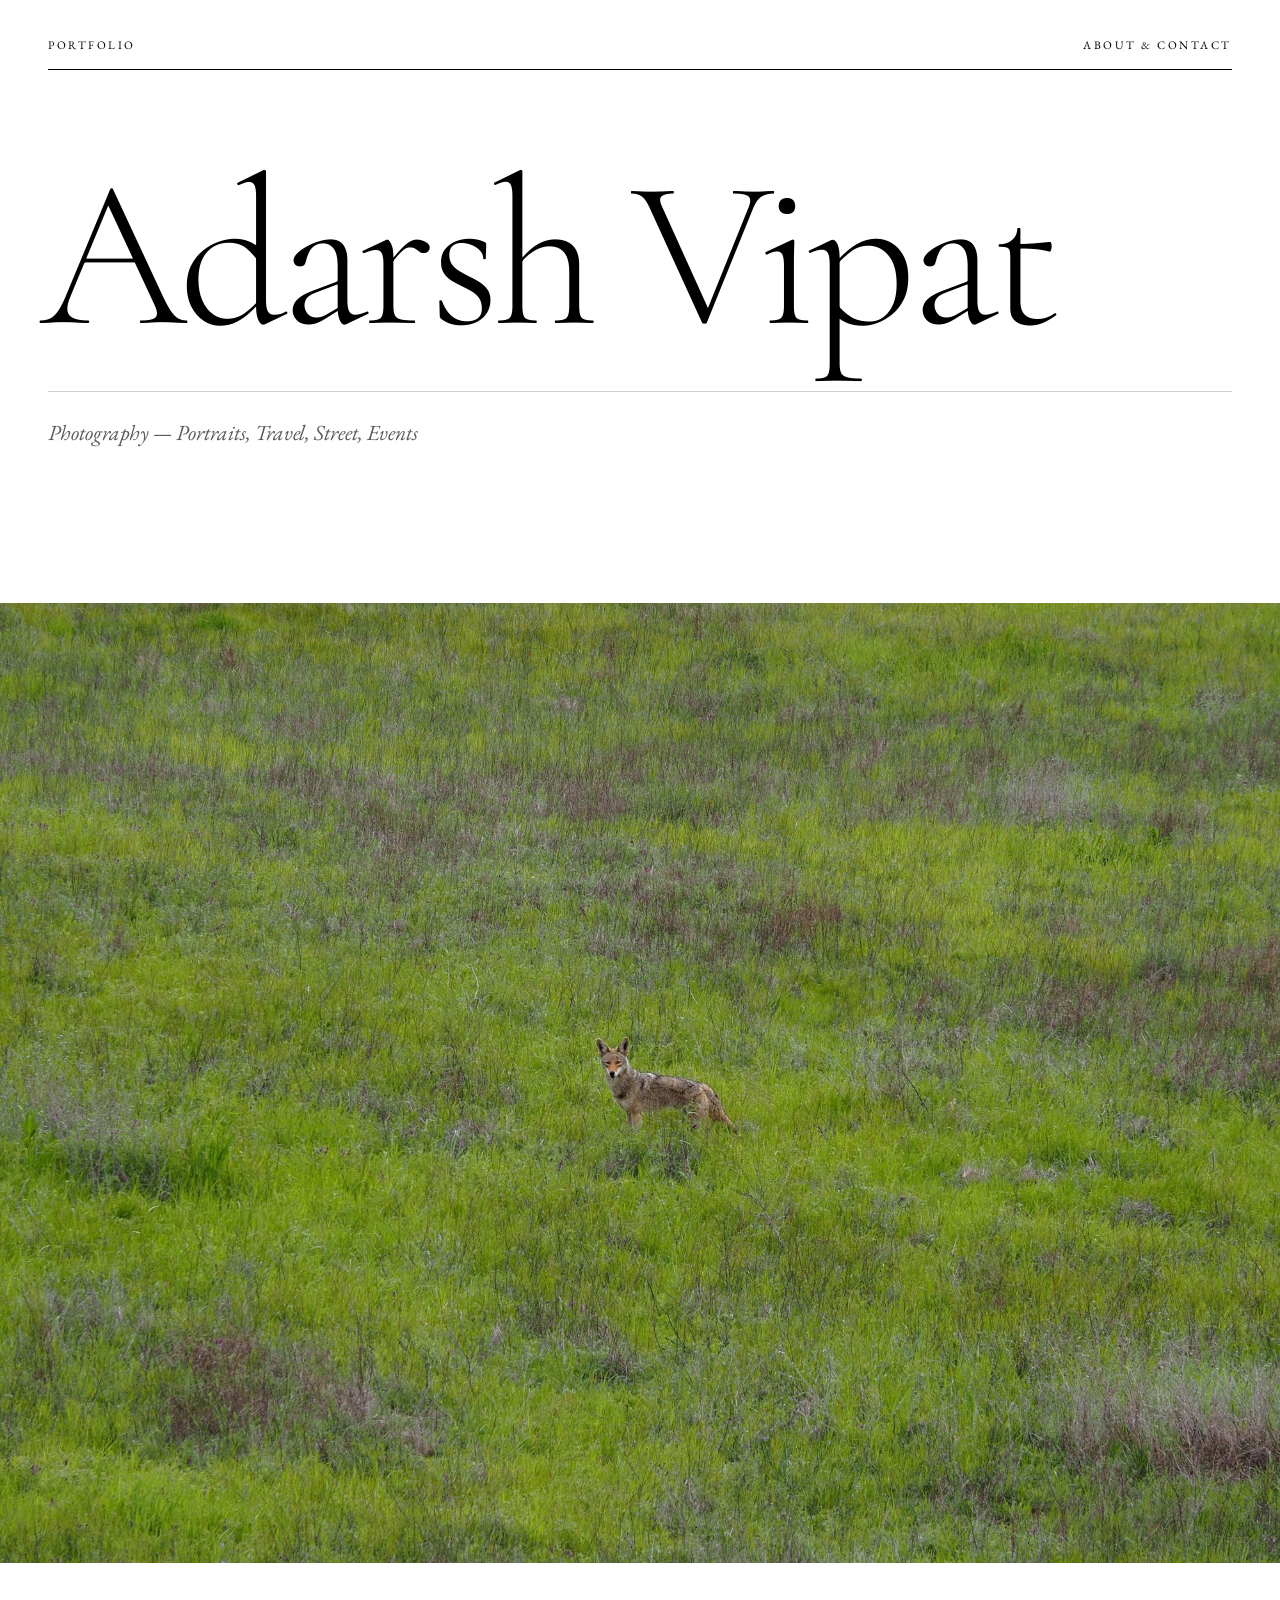
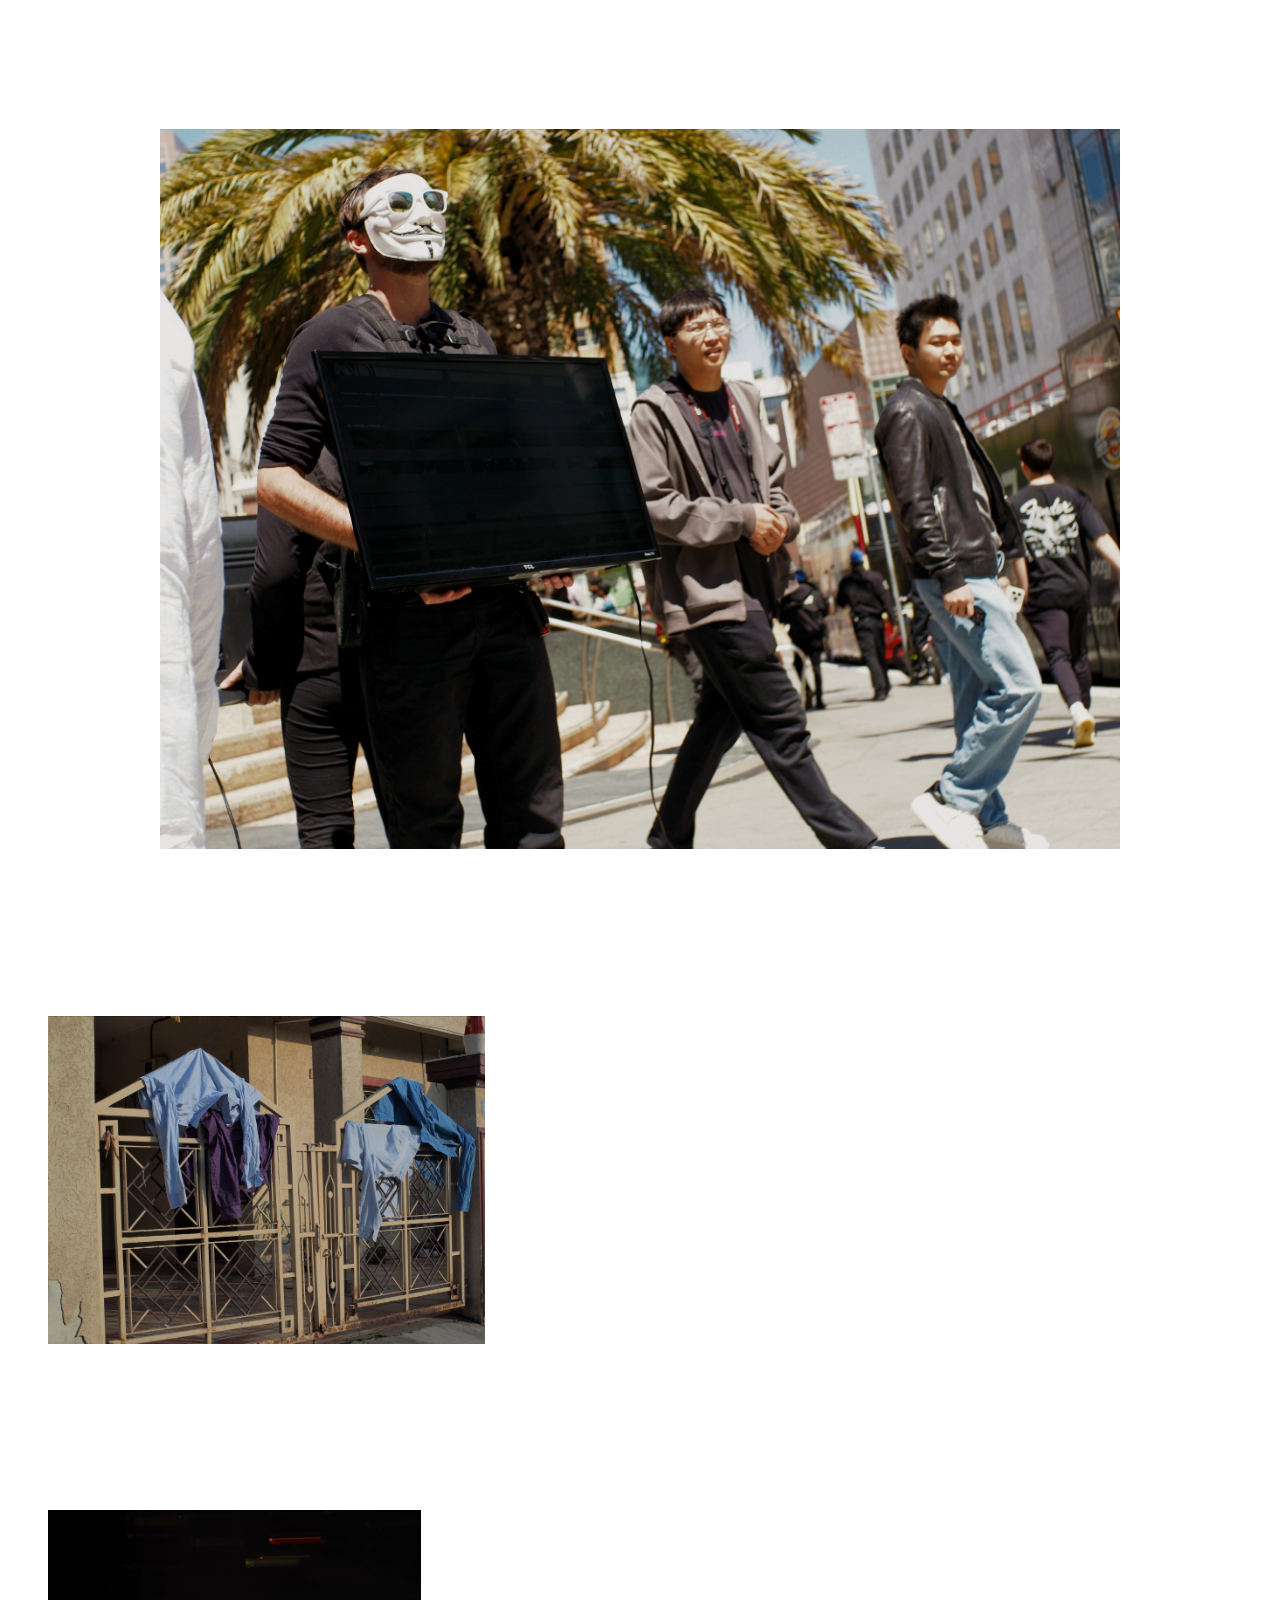
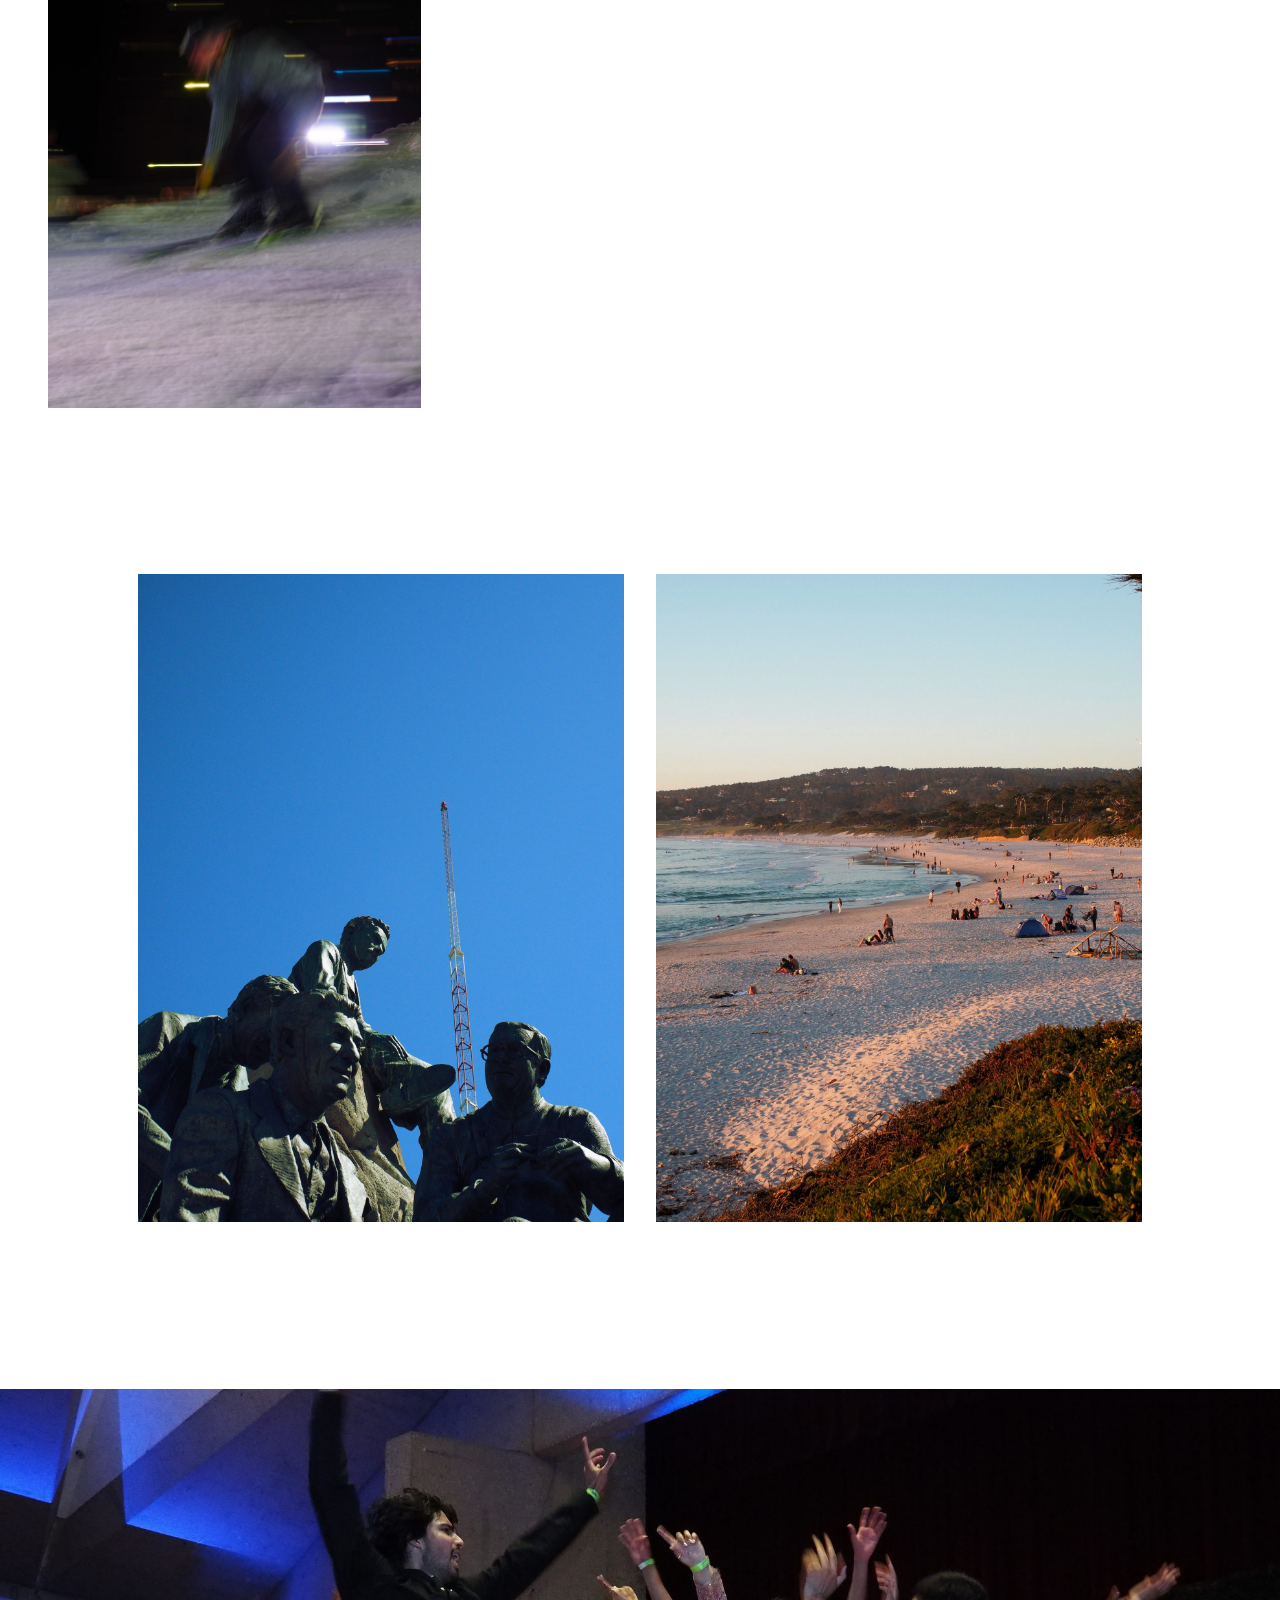
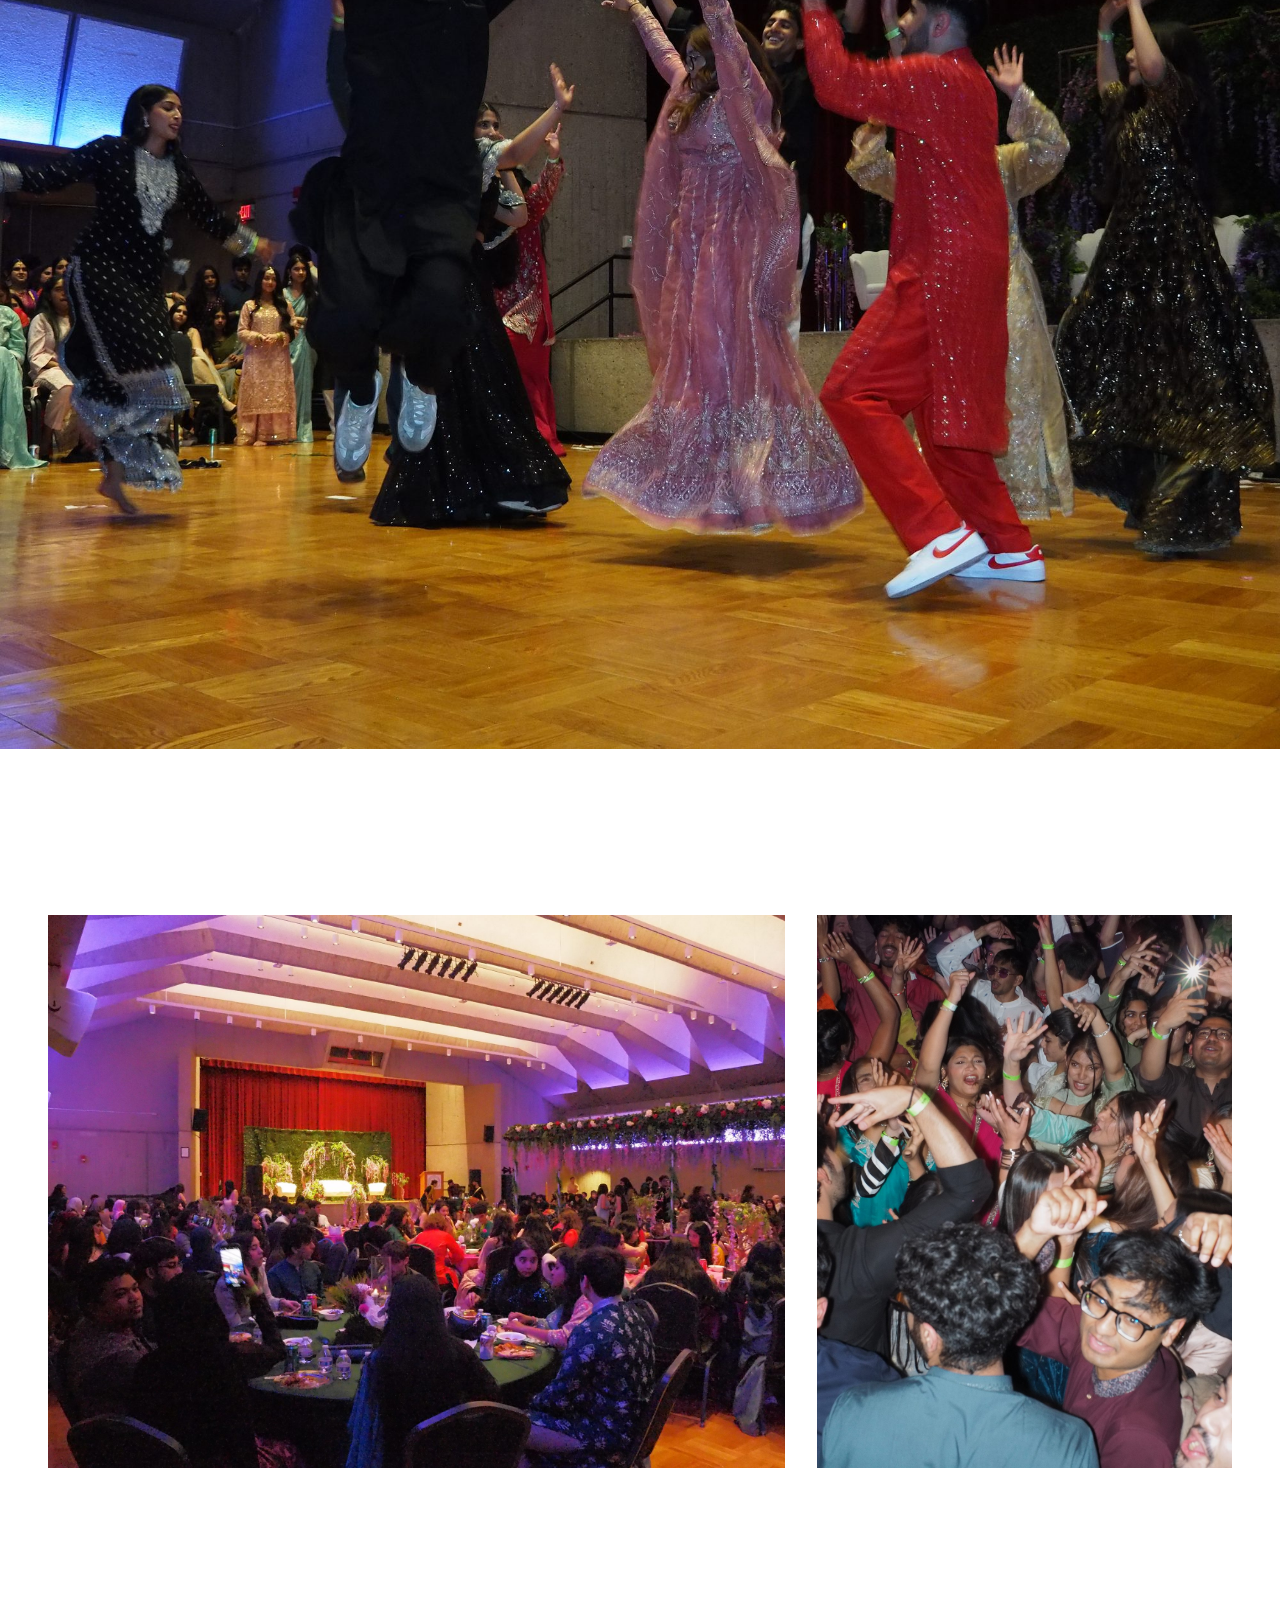
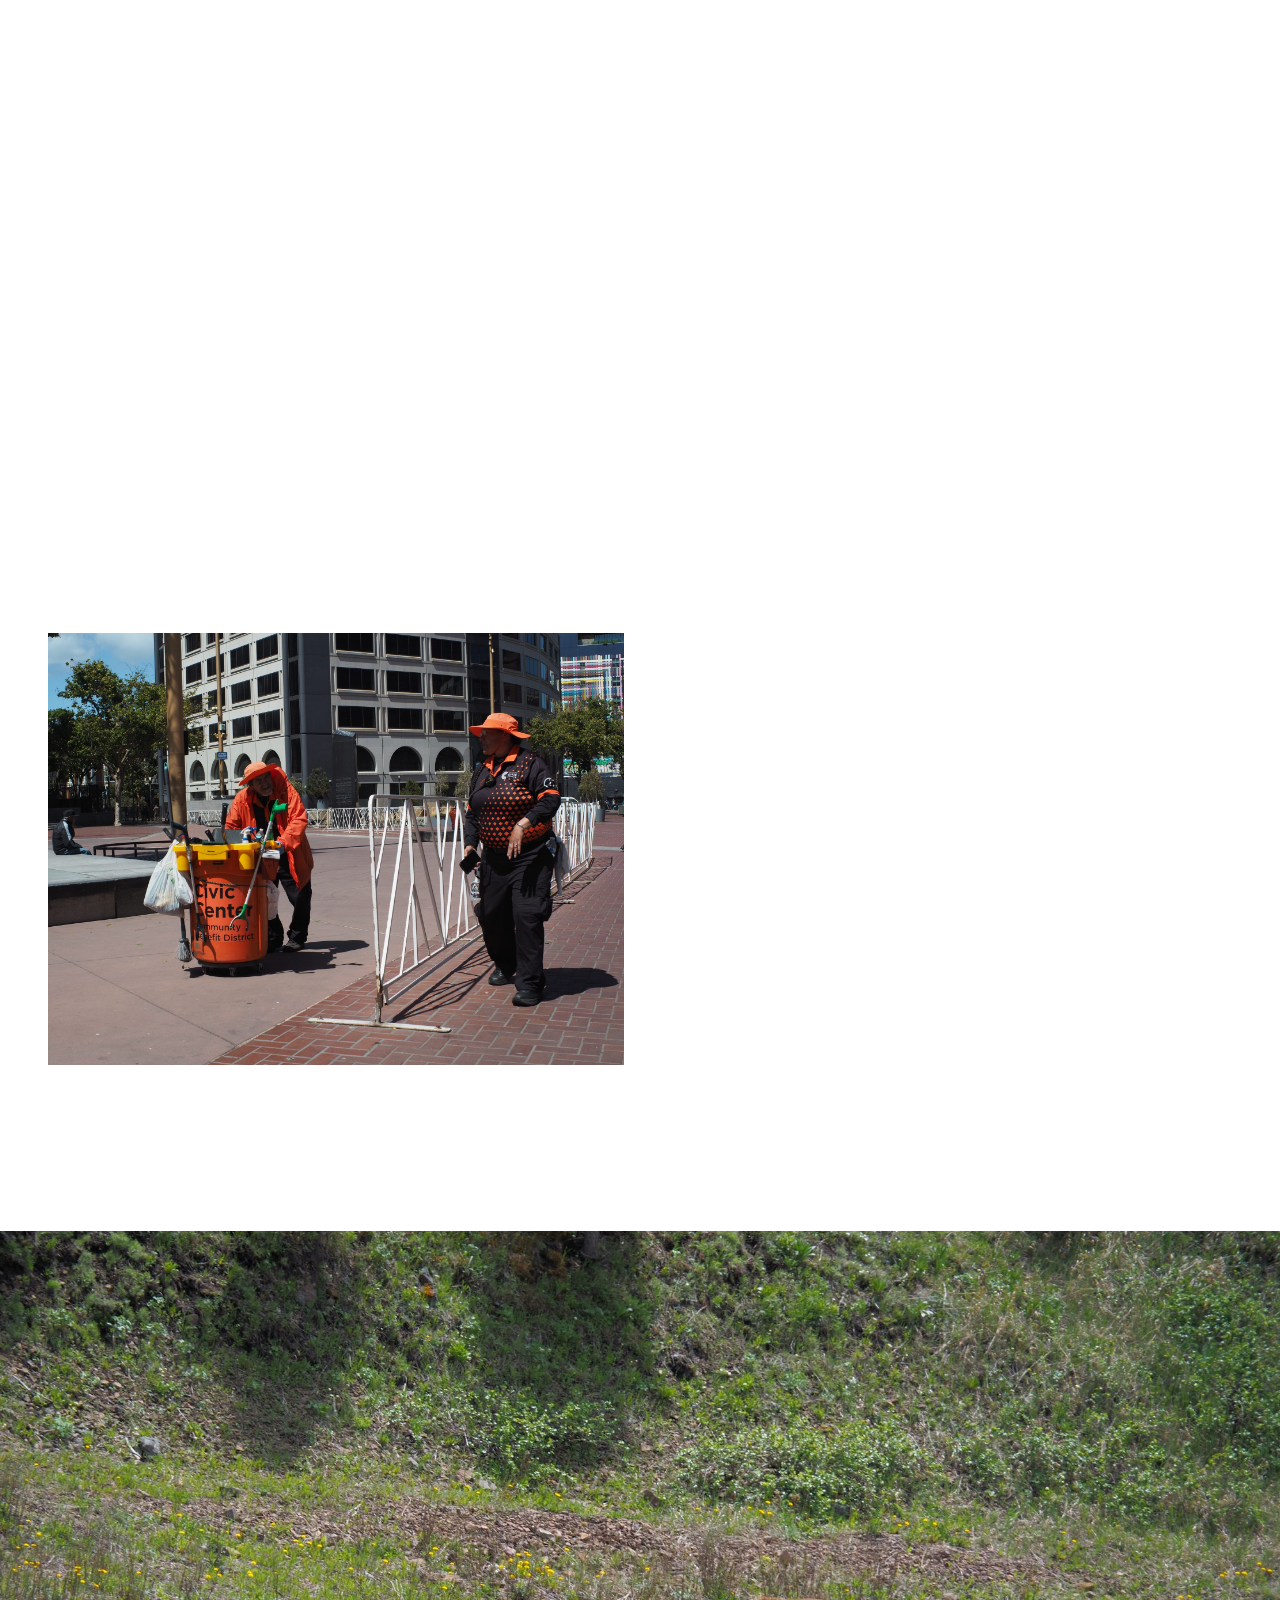
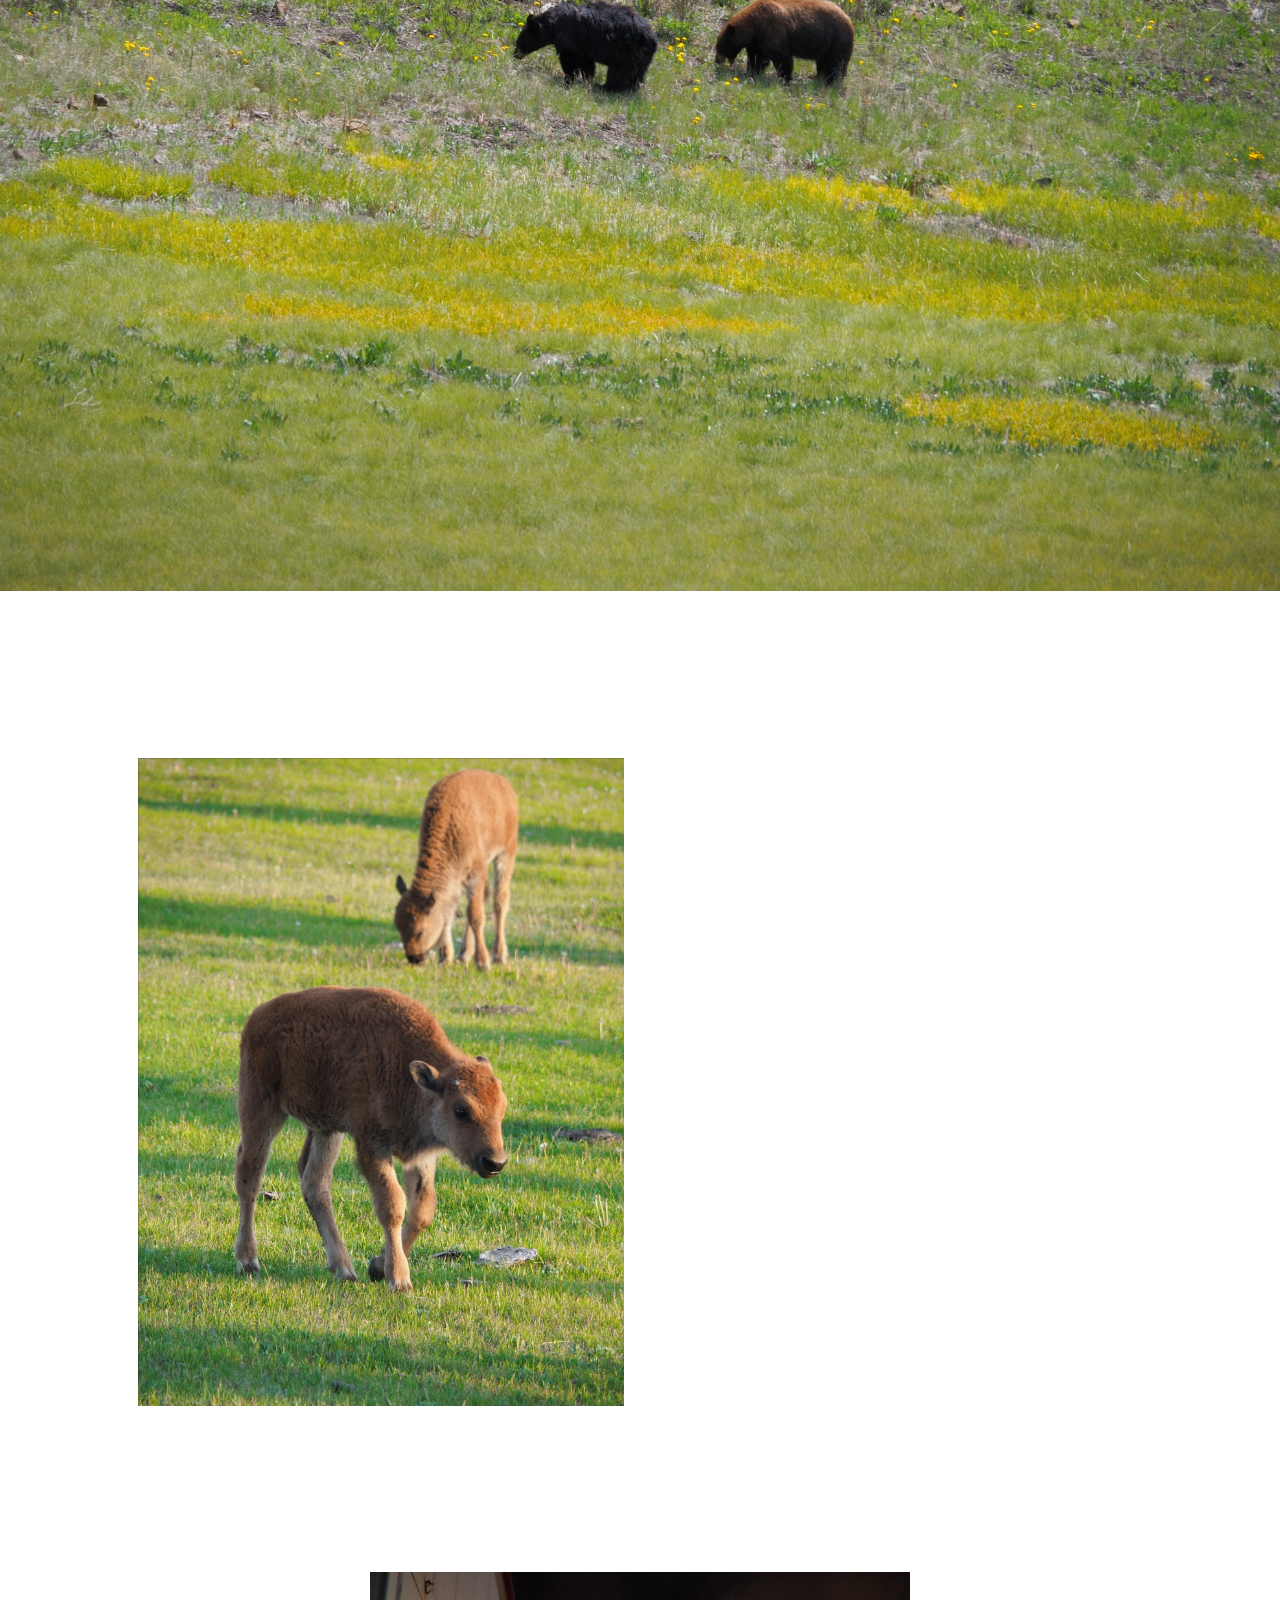
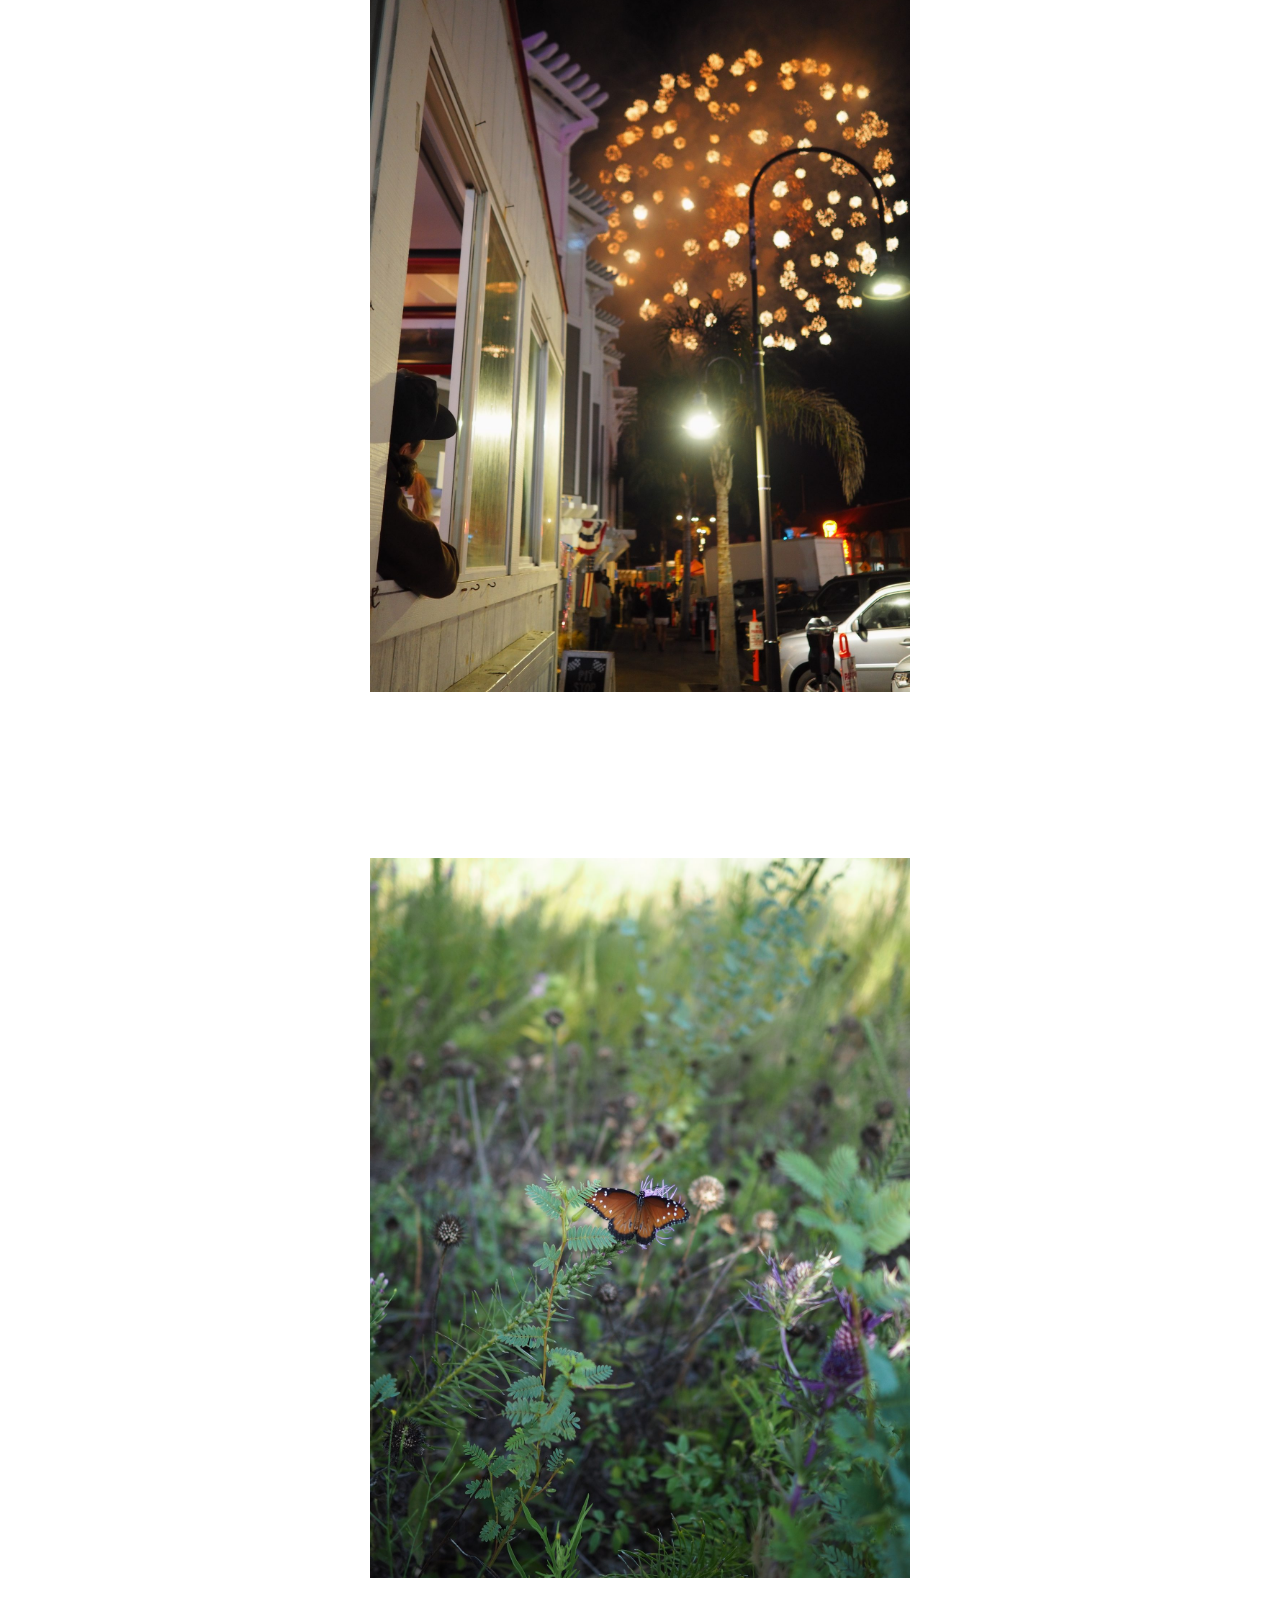
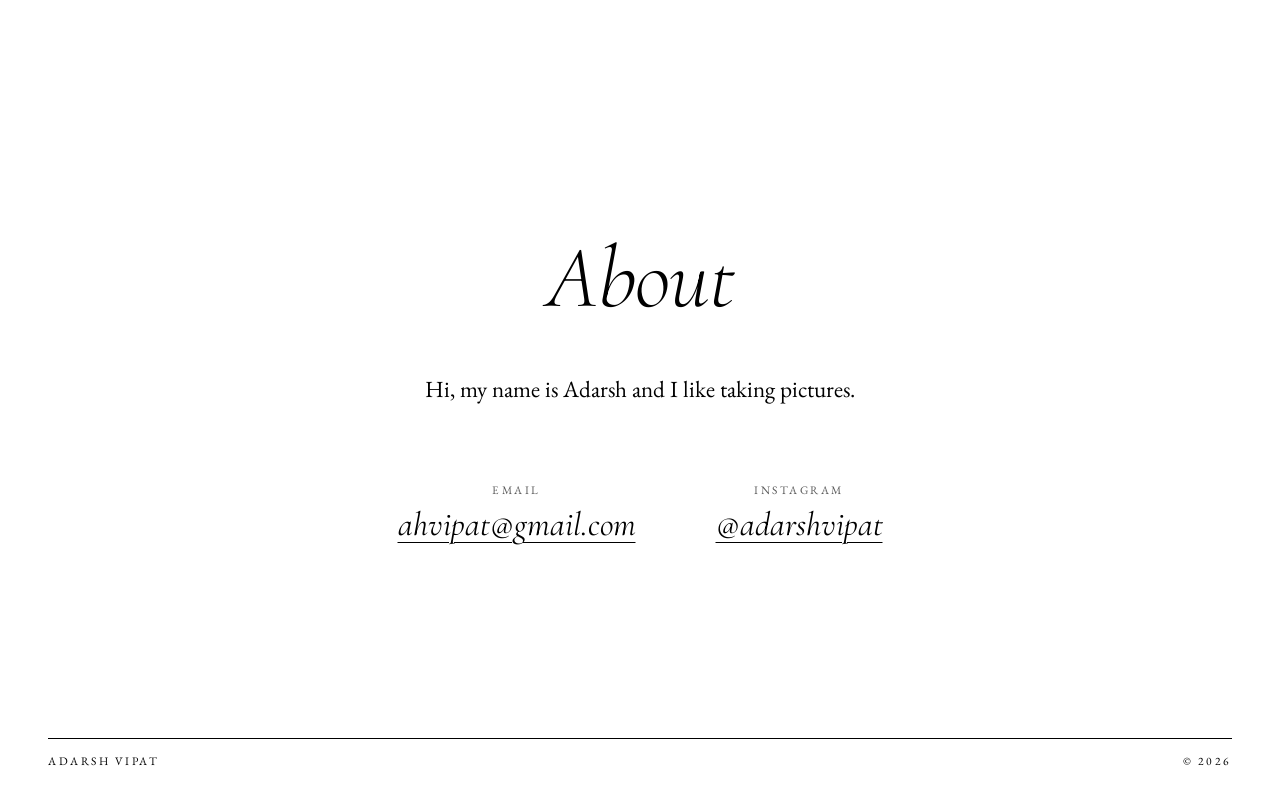
==== index.html @ 8b03b31f "Photography portfolio site Single-page editorial portfolio with date-grouped photo rows, an accessib" ====
<!doctype html>
<html lang="en">
<head>
  <meta charset="utf-8">
  <meta name="viewport" content="width=device-width, initial-scale=1">

  <title>Adarsh Vipat — Photography</title>
  <meta name="description" content="Photography by Adarsh Vipat: portraits, travel, street and events.">
  <meta name="author" content="Adarsh Vipat">
  <link rel="canonical" href="https://adarshvipat.github.io/">

  <!-- Link previews (iMessage, Slack, LinkedIn, email). Image URLs must be absolute. -->
  <meta property="og:type" content="website">
  <meta property="og:title" content="Adarsh Vipat — Photography">
  <meta property="og:description" content="Portraits, travel, street and events.">
  <meta property="og:url" content="https://adarshvipat.github.io/">
  <meta property="og:image" content="https://adarshvipat.github.io/photos/P3300670.jpg">
  <meta property="og:image:width" content="2000">
  <meta property="og:image:height" content="1500">
  <meta property="og:image:alt" content="A lone coyote standing in a wide field of green grass">
  <meta name="twitter:card" content="summary_large_image">
  <meta name="twitter:title" content="Adarsh Vipat — Photography">
  <meta name="twitter:description" content="Portraits, travel, street and events.">
  <meta name="twitter:image" content="https://adarshvipat.github.io/photos/P3300670.jpg">

  <meta name="theme-color" content="#ffffff">
  <link rel="icon" href="data:image/svg+xml,%3Csvg xmlns='http://www.w3.org/2000/svg' viewBox='0 0 64 64'%3E%3Crect width='64' height='64' fill='%23fff'/%3E%3Ctext x='32' y='47' font-family='Georgia,serif' font-size='44' text-anchor='middle' fill='%23000'%3EA%3C/text%3E%3C/svg%3E">

  <link rel="preconnect" href="https://fonts.googleapis.com">
  <link rel="preconnect" href="https://fonts.gstatic.com" crossorigin>
  <link rel="stylesheet" href="https://fonts.googleapis.com/css2?family=Cormorant+Garamond:ital,wght@0,300;0,400;0,500;1,300;1,400&family=EB+Garamond:ital,wght@0,400;0,500;1,400&display=swap">

  <link rel="stylesheet" href="style.css">
  <script>document.documentElement.classList.add("js");</script>
</head>
<body>
  <a class="skip-link" href="#about">Skip to about and contact</a>

  <header class="masthead">
    <div class="masthead__top">
      <span>Portfolio</span>
      <a href="#about">About &amp; Contact</a>
    </div>
    <h1 class="masthead__name">Adarsh Vipat</h1>
    <p class="masthead__subtitle">Photography — Portraits, Travel, Street, Events</p>
  </header>

  <main>
    <section id="gallery" class="gallery" aria-label="Photographs"></section>
    <noscript><p class="noscript">Please enable JavaScript to view the photographs.</p></noscript>

    <section id="about" class="about" aria-labelledby="about-heading">
      <h2 id="about-heading" class="about__heading">About</h2>
      <p class="about__bio">
        Hi, my name is Adarsh and I like taking pictures.
      </p>
      <ul class="about__contact">
        <li><span class="about__label">Email</span> <a href="mailto:ahvipat@gmail.com">ahvipat@gmail.com</a></li>
        <li><span class="about__label">Instagram</span> <a href="https://www.instagram.com/adarshvipat/" rel="me noopener">@adarshvipat</a></li>
      </ul>
    </section>
  </main>

  <footer class="footer">
    <span>Adarsh Vipat</span>
    <span>&copy; <span data-year>2026</span></span>
  </footer>

  <dialog id="lightbox" class="lightbox" aria-label="Photo viewer" tabindex="-1">
    <div class="lightbox__stage">
      <img class="lightbox__img" alt="">
    </div>
    <button type="button" class="lightbox__btn lightbox__close" aria-label="Close viewer">Close</button>
    <button type="button" class="lightbox__btn lightbox__prev" aria-label="Previous photo"><span aria-hidden="true">‹</span></button>
    <button type="button" class="lightbox__btn lightbox__next" aria-label="Next photo"><span aria-hidden="true">›</span></button>
    <p class="lightbox__counter" aria-hidden="true"></p>
    <p class="visually-hidden" aria-live="polite" data-status></p>
  </dialog>

  <script src="photos/sizes.js"></script>
  <script src="photos.js"></script>
  <script src="main.js"></script>
</body>
</html>
---- style.css ----
/* ── Foundations ───────────────────────────────────────────────────────── */

:root {
  --ink: #000;
  --paper: #fff;
  --quiet: #595959;            /* secondary text; still black-and-white */
  --hairline: rgba(0, 0, 0, 0.18);

  --display: "Cormorant Garamond", "Cormorant", Garamond, "Times New Roman", serif;
  --text: "EB Garamond", Garamond, Georgia, serif;

  --gutter: clamp(1rem, 4vw, 3rem);
  --column: 1240px;              /* rows of photos */
  --single: 1080px;              /* a photo on its own */
  --row-gap: clamp(0.75rem, 2.5vw, 2.25rem);
  --photo-gap: clamp(5rem, 13vw, 11rem);
}

*,
*::before,
*::after { box-sizing: border-box; }

html {
  -webkit-text-size-adjust: 100%;
  scroll-behavior: smooth;
}
html:has(dialog[open]) { overflow: hidden; }

body {
  margin: 0;
  background: var(--paper);
  color: var(--ink);
  font-family: var(--text);
  font-size: clamp(1.125rem, 0.4vw + 1rem, 1.3rem);
  line-height: 1.6;
  -webkit-font-smoothing: antialiased;
  text-rendering: optimizeLegibility;
}

img { display: block; max-width: 100%; }

a {
  color: inherit;
  text-decoration: underline;
  text-decoration-thickness: 1px;
  text-underline-offset: 0.22em;
  transition: text-decoration-color 0.3s ease;
}
a:hover { text-decoration-color: transparent; }

:focus-visible { outline: 1px solid var(--ink); outline-offset: 4px; }

.visually-hidden {
  position: absolute !important;
  width: 1px; height: 1px;
  overflow: hidden;
  clip: rect(0 0 0 0);
  white-space: nowrap;
}

.skip-link {
  position: absolute;
  left: var(--gutter);
  top: -4rem;
  background: var(--paper);
  padding: 0.5rem 0.75rem;
  z-index: 10;
}
.skip-link:focus { top: 1rem; }

/* Small letter-spaced caps used for quiet labels throughout */
.masthead__top,
.about__label,
.footer,
.lightbox__btn,
.lightbox__counter {
  font-family: var(--text);
  font-size: 0.72rem;
  letter-spacing: 0.22em;
  text-transform: uppercase;
}

/* ── Masthead ──────────────────────────────────────────────────────────── */

.masthead {
  max-width: calc(var(--column) + 2 * var(--gutter));
  margin: 0 auto;
  padding: clamp(1.25rem, 3vw, 2.25rem) var(--gutter) clamp(5rem, 12vw, 10rem);
}

.masthead__top {
  display: flex;
  justify-content: space-between;
  gap: 1rem;
  padding-bottom: 0.9rem;
  border-bottom: 1px solid var(--ink);
}
.masthead__top a { text-decoration: none; }
.masthead__top a:hover { text-decoration: underline; text-decoration-color: currentColor; }

.masthead__name {
  margin: clamp(2.5rem, 8vw, 6rem) 0 0;
  font-family: var(--display);
  font-weight: 300;
  font-size: clamp(4.25rem, 16.5vw, 15.5rem);
  line-height: 0.86;
  letter-spacing: -0.035em;
  text-wrap: balance;
  margin-left: -0.04em;               /* optical alignment of the capital */
}

.masthead__subtitle {
  margin: clamp(1.5rem, 3.5vw, 2.75rem) 0 0;
  padding-top: clamp(1rem, 2vw, 1.4rem);
  border-top: 1px solid var(--hairline);
  font-style: italic;
  font-size: clamp(1rem, 0.6vw + 0.9rem, 1.35rem);
  color: var(--quiet);
}

/* ── Gallery ───────────────────────────────────────────────────────────── */

.gallery {
  display: flex;
  flex-direction: column;
  gap: var(--photo-gap);
}

.photo {
  /* --ar (width ÷ height) is set per photo by main.js.
     Contained photos never get taller than ~80% of the viewport. */
  --ar: 1.5;
  width: min(100% - 2 * var(--gutter), var(--single), 80svh * var(--ar));
  margin: 0 auto;
}
.photo--bleed { width: 100%; }

/* Side-by-side rows. Each photo's share of the width is proportional to its
   aspect ratio, so every photo in a row comes out exactly the same height. */
.photo-row {
  --sum: 3;
  --count: 2;
  display: flex;
  align-items: flex-start;
  gap: var(--row-gap);
  width: min(100% - 2 * var(--gutter), var(--column),
             72svh * var(--sum) + (var(--count) - 1) * var(--row-gap));
  margin: 0 auto;
}
.photo-row .photo {
  width: auto;
  min-width: 0;
  margin: 0;
  flex: var(--ar) 1 0;
}

/* Phones: a row of three becomes one photo above a pair */
@media (max-width: 600px) {
  .photo-row { width: calc(100% - 2 * var(--gutter)); }
  .photo-row[data-count="3"] { flex-wrap: wrap; }
  .photo-row[data-count="3"] .photo:first-child { flex-basis: 100%; }
}

.photo__open {
  display: block;
  width: 100%;
  padding: 0;
  border: 0;
  background: none;
  cursor: zoom-in;
  aspect-ratio: var(--ar);
}
.photo__open:focus-visible { outline-offset: 6px; }

.photo img {
  width: 100%;
  height: 100%;
  object-fit: cover;
}

/* Fade-in on scroll (only when JS is on and motion is welcome) */
@media (prefers-reduced-motion: no-preference) {
  .js .photo.will-reveal {
    opacity: 0;
    transform: translateY(1.5rem);
    transition: opacity 1.4s cubic-bezier(.2, .6, .2, 1),
                transform 1.4s cubic-bezier(.2, .6, .2, 1);
  }
  .js .photo.is-revealed { opacity: 1; transform: none; }
  .js .photo-row .photo:nth-child(2) { transition-delay: 0.15s; }
  .js .photo-row .photo:nth-child(3) { transition-delay: 0.3s; }
}

.noscript { text-align: center; color: var(--quiet); }

/* ── About ─────────────────────────────────────────────────────────────── */

.about {
  max-width: calc(46rem + 2 * var(--gutter));
  margin: clamp(8rem, 20vw, 16rem) auto 0;
  padding: 0 var(--gutter);
  text-align: center;
}

.about__heading {
  margin: 0 0 clamp(2rem, 4vw, 3rem);
  font-family: var(--display);
  font-weight: 300;
  font-style: italic;
  font-size: clamp(3rem, 7vw, 5.5rem);
  line-height: 1;
  letter-spacing: -0.01em;
}

.about__bio {
  margin: 0 auto;
  max-width: 34em;
  font-size: clamp(1.2rem, 0.6vw + 1.05rem, 1.45rem);
  line-height: 1.65;
  text-wrap: pretty;
}

.about__contact {
  list-style: none;
  margin: clamp(3rem, 6vw, 4.5rem) 0 0;
  padding: 0;
  display: flex;
  flex-wrap: wrap;
  justify-content: center;
  gap: 1.5rem clamp(2.5rem, 7vw, 5rem);
}
.about__contact li { display: flex; flex-direction: column; align-items: center; gap: 0.4rem; }
.about__label { color: var(--quiet); }
.about__contact a {
  font-family: var(--display);
  font-size: clamp(1.5rem, 1.6vw + 1rem, 2.1rem);
  font-style: italic;
  line-height: 1.2;
}

/* ── Footer ────────────────────────────────────────────────────────────── */

.footer {
  max-width: calc(var(--column) + 2 * var(--gutter));
  margin: clamp(7rem, 16vw, 12rem) auto 0;
  padding: 0.9rem var(--gutter) clamp(1.5rem, 3vw, 2.5rem);
  display: flex;
  justify-content: space-between;
  gap: 1rem;
  /* a hairline rule that respects the side gutters */
  background: linear-gradient(var(--ink), var(--ink))
              var(--gutter) 0 / calc(100% - 2 * var(--gutter)) 1px no-repeat;
}

/* ── Lightbox ──────────────────────────────────────────────────────────── */

.lightbox {
  width: 100vw;
  height: 100vh;
  height: 100dvh;
  max-width: none;
  max-height: none;
  margin: 0;
  padding: 0;
  border: 0;
  background: var(--paper);
  color: var(--ink);
  overflow: hidden;
}
.lightbox::backdrop { background: var(--paper); }
.lightbox:focus { outline: none; }

.lightbox__stage {
  position: absolute;
  inset: 0;
  display: flex;
  align-items: center;
  justify-content: center;
  padding: clamp(3.75rem, 7vh, 5rem) clamp(1rem, 7vw, 6.5rem);
}

.lightbox__img {
  max-width: 100%;
  max-height: 100%;
  width: auto;
  height: auto;
  min-width: 0;
  min-height: 0;
  object-fit: contain;
  user-select: none;
  -webkit-user-drag: none;
  transition: opacity 0.35s ease;
}
.lightbox__img.is-loading { opacity: 0; }

.lightbox__btn {
  position: absolute;
  border: 0;
  background: none;
  color: var(--ink);
  cursor: pointer;
  padding: 0.75rem;
}
.lightbox__btn:hover { opacity: 0.55; }

.lightbox__close { top: clamp(0.5rem, 2vh, 1.25rem); right: clamp(0.25rem, 2vw, 1.5rem); }

.lightbox__prev,
.lightbox__next {
  top: 50%;
  transform: translateY(-50%);
  font-family: var(--display);
  font-weight: 300;
  font-size: clamp(3rem, 4vw, 4.25rem);
  line-height: 1;
  letter-spacing: 0;
  padding: 1rem clamp(0.5rem, 1.5vw, 1.5rem);
}
.lightbox__prev { left: 0; }
.lightbox__next { right: 0; }

.lightbox__counter {
  position: absolute;
  left: 0;
  right: 0;
  bottom: clamp(0.75rem, 2.5vh, 1.5rem);
  margin: 0;
  text-align: center;
  color: var(--quiet);
  font-variant-numeric: lining-nums tabular-nums;
}

/* On small screens the arrows move to the bottom corners, out of the photo */
@media (max-width: 640px) {
  .lightbox__stage { padding: 3.5rem 0 4.5rem; }
  .lightbox__prev,
  .lightbox__next { top: auto; bottom: 0; transform: none; font-size: 2.75rem; }
}

@media (prefers-reduced-motion: no-preference) {
  .lightbox[open] { animation: lightbox-in 0.35s ease; }
  @keyframes lightbox-in { from { opacity: 0; } }
}
@media (prefers-reduced-motion: reduce) {
  html { scroll-behavior: auto; }
  .lightbox__img { transition: none; }
}
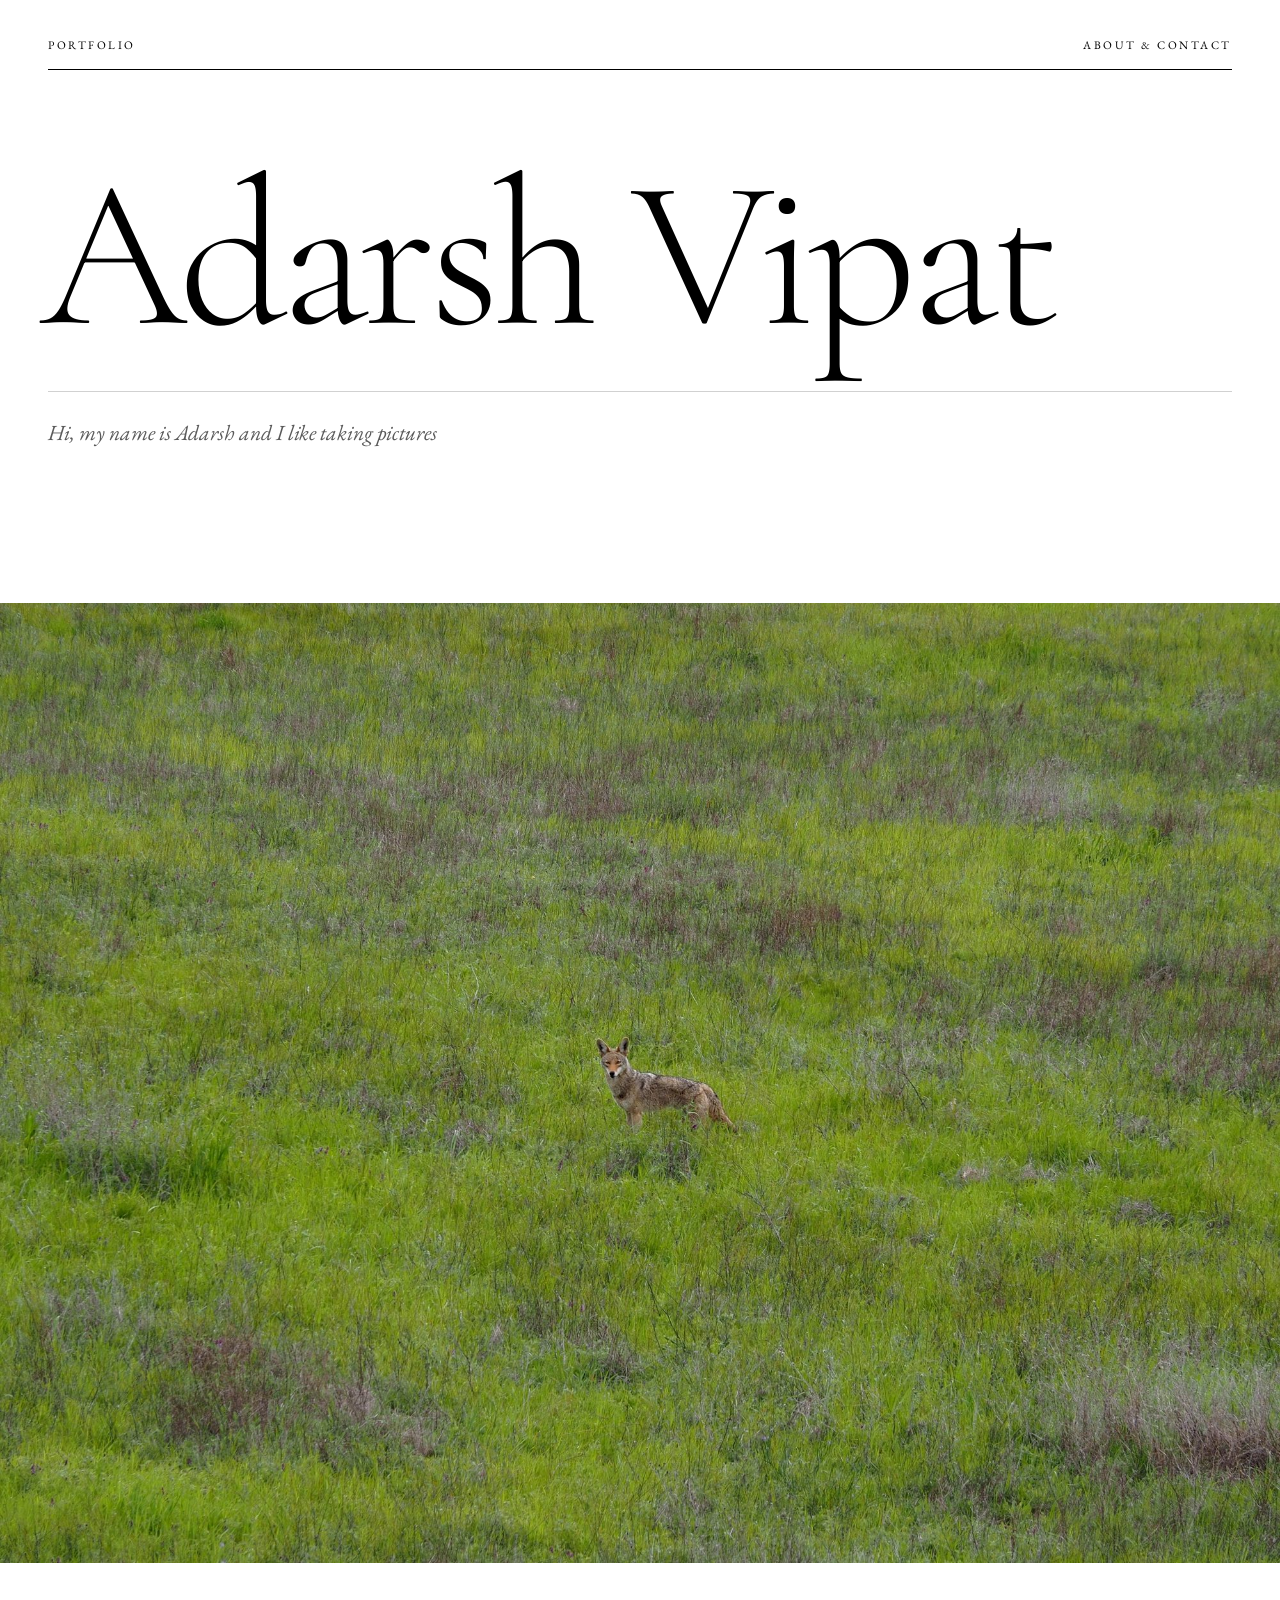
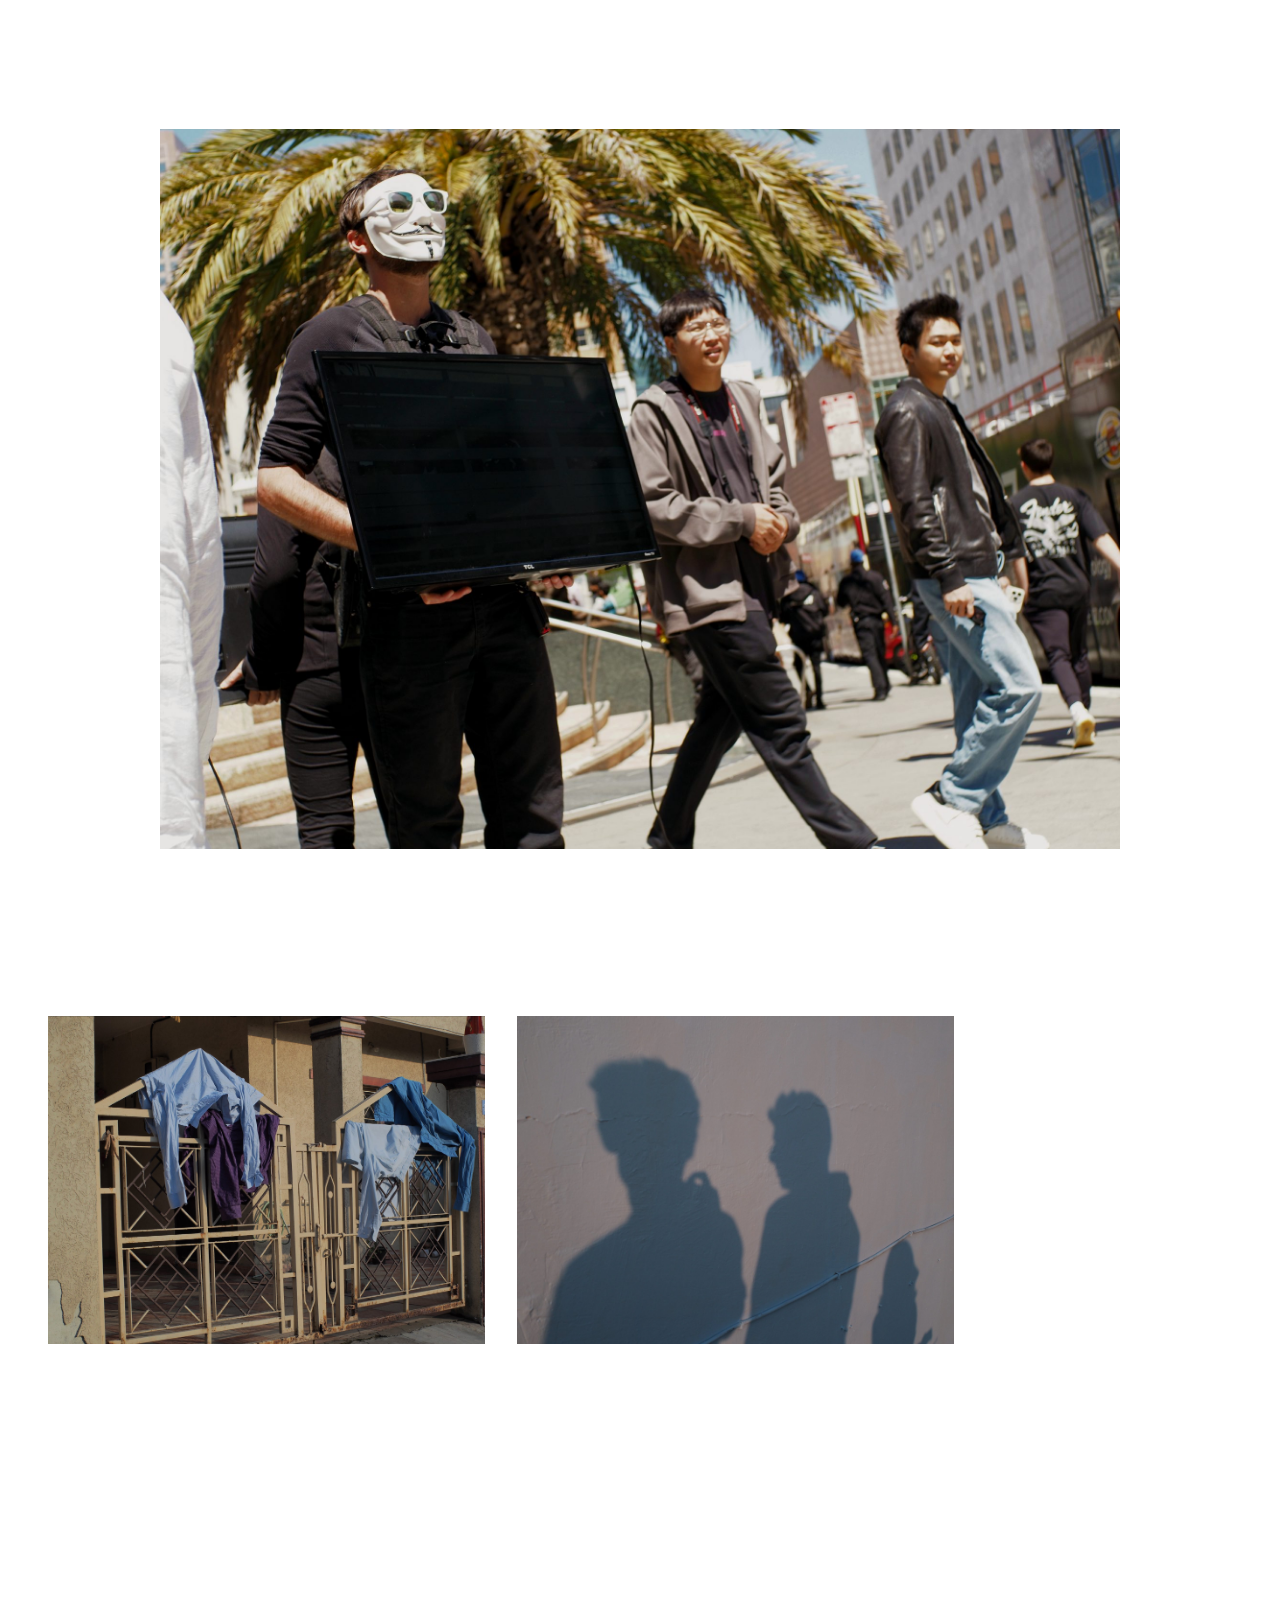
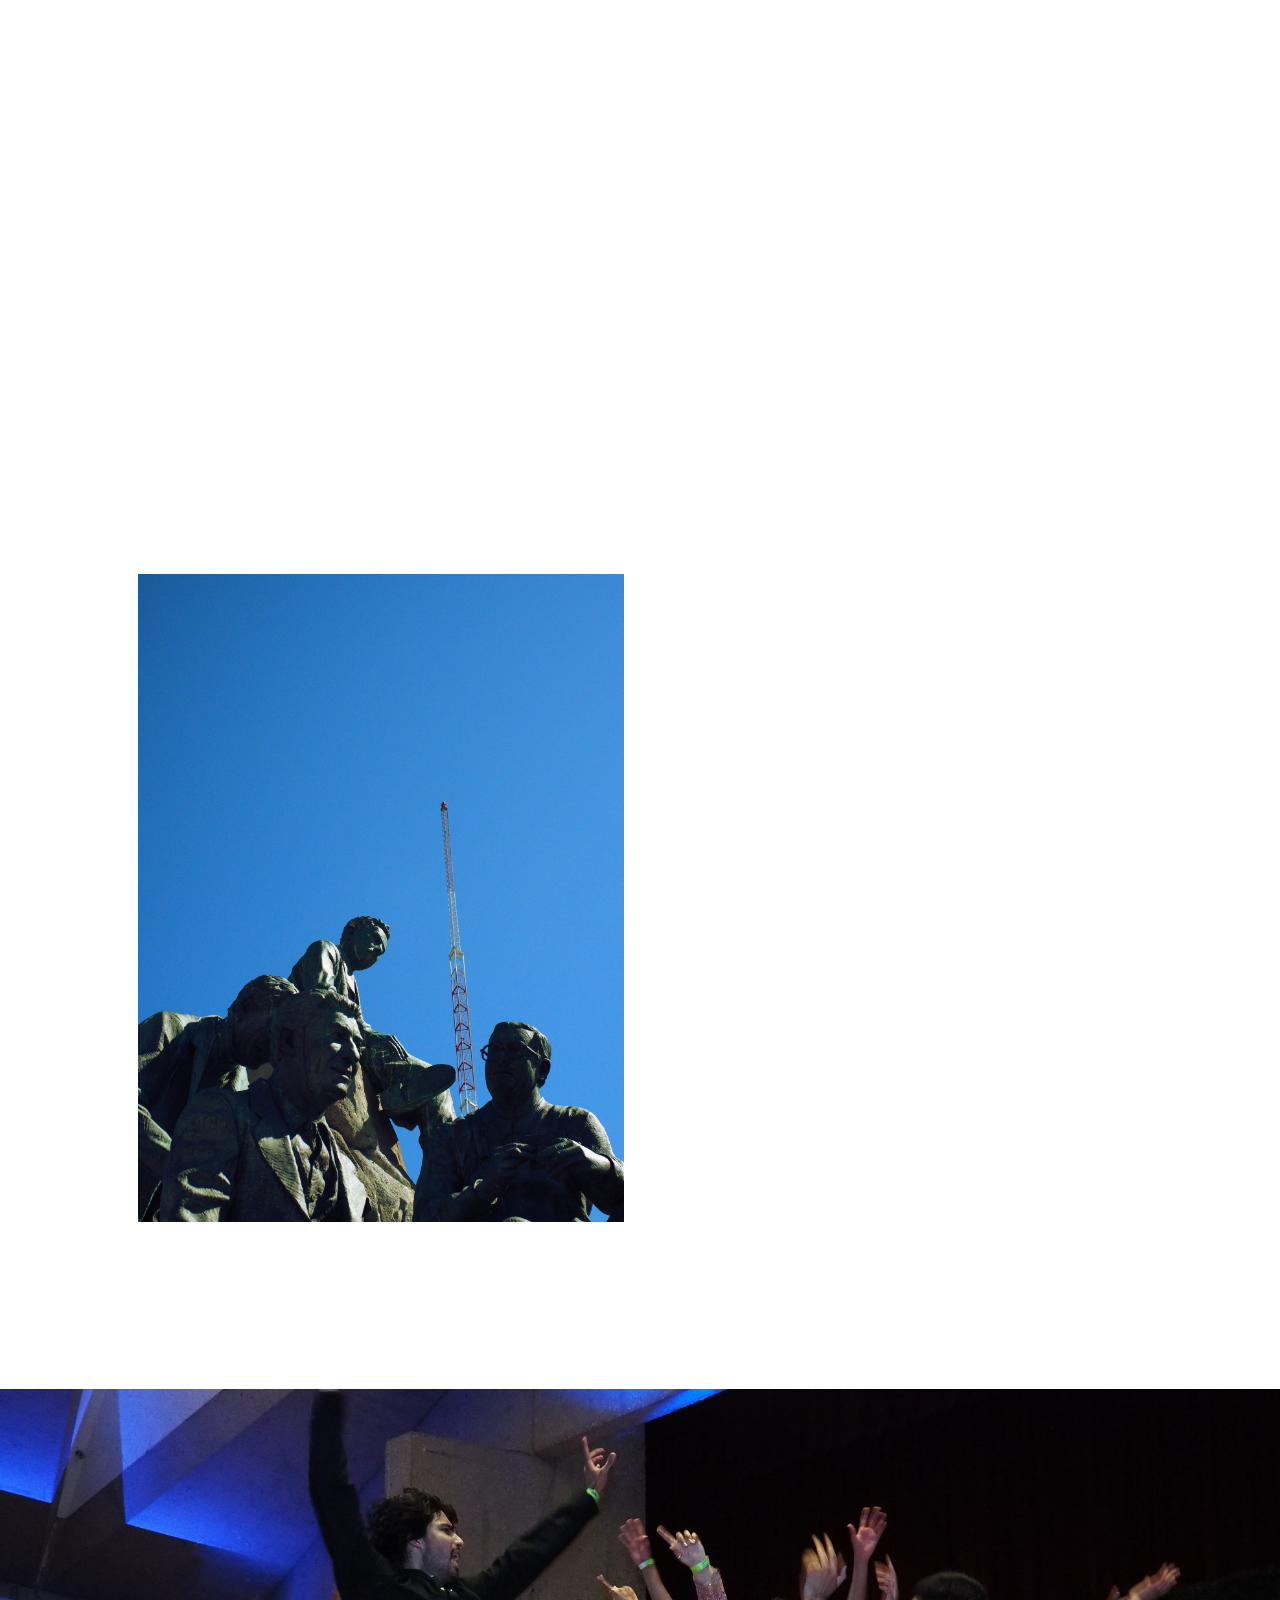
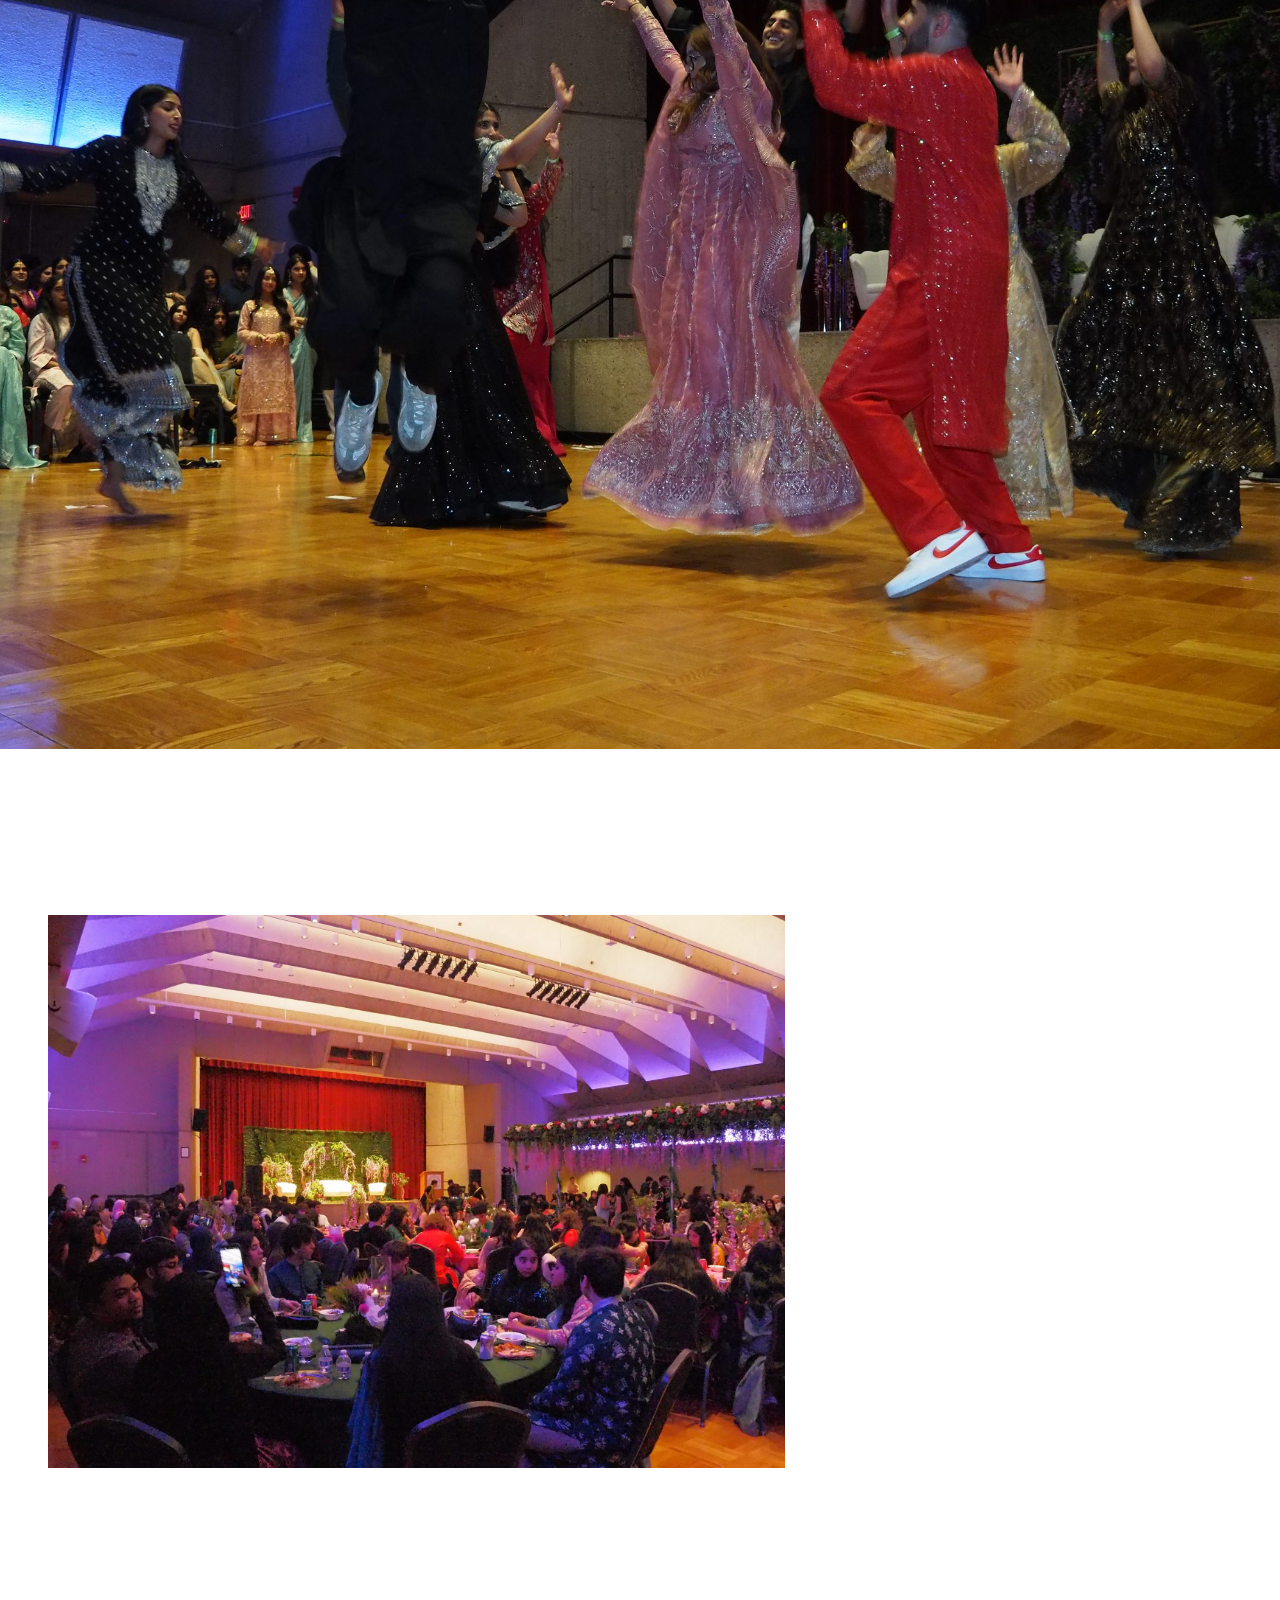
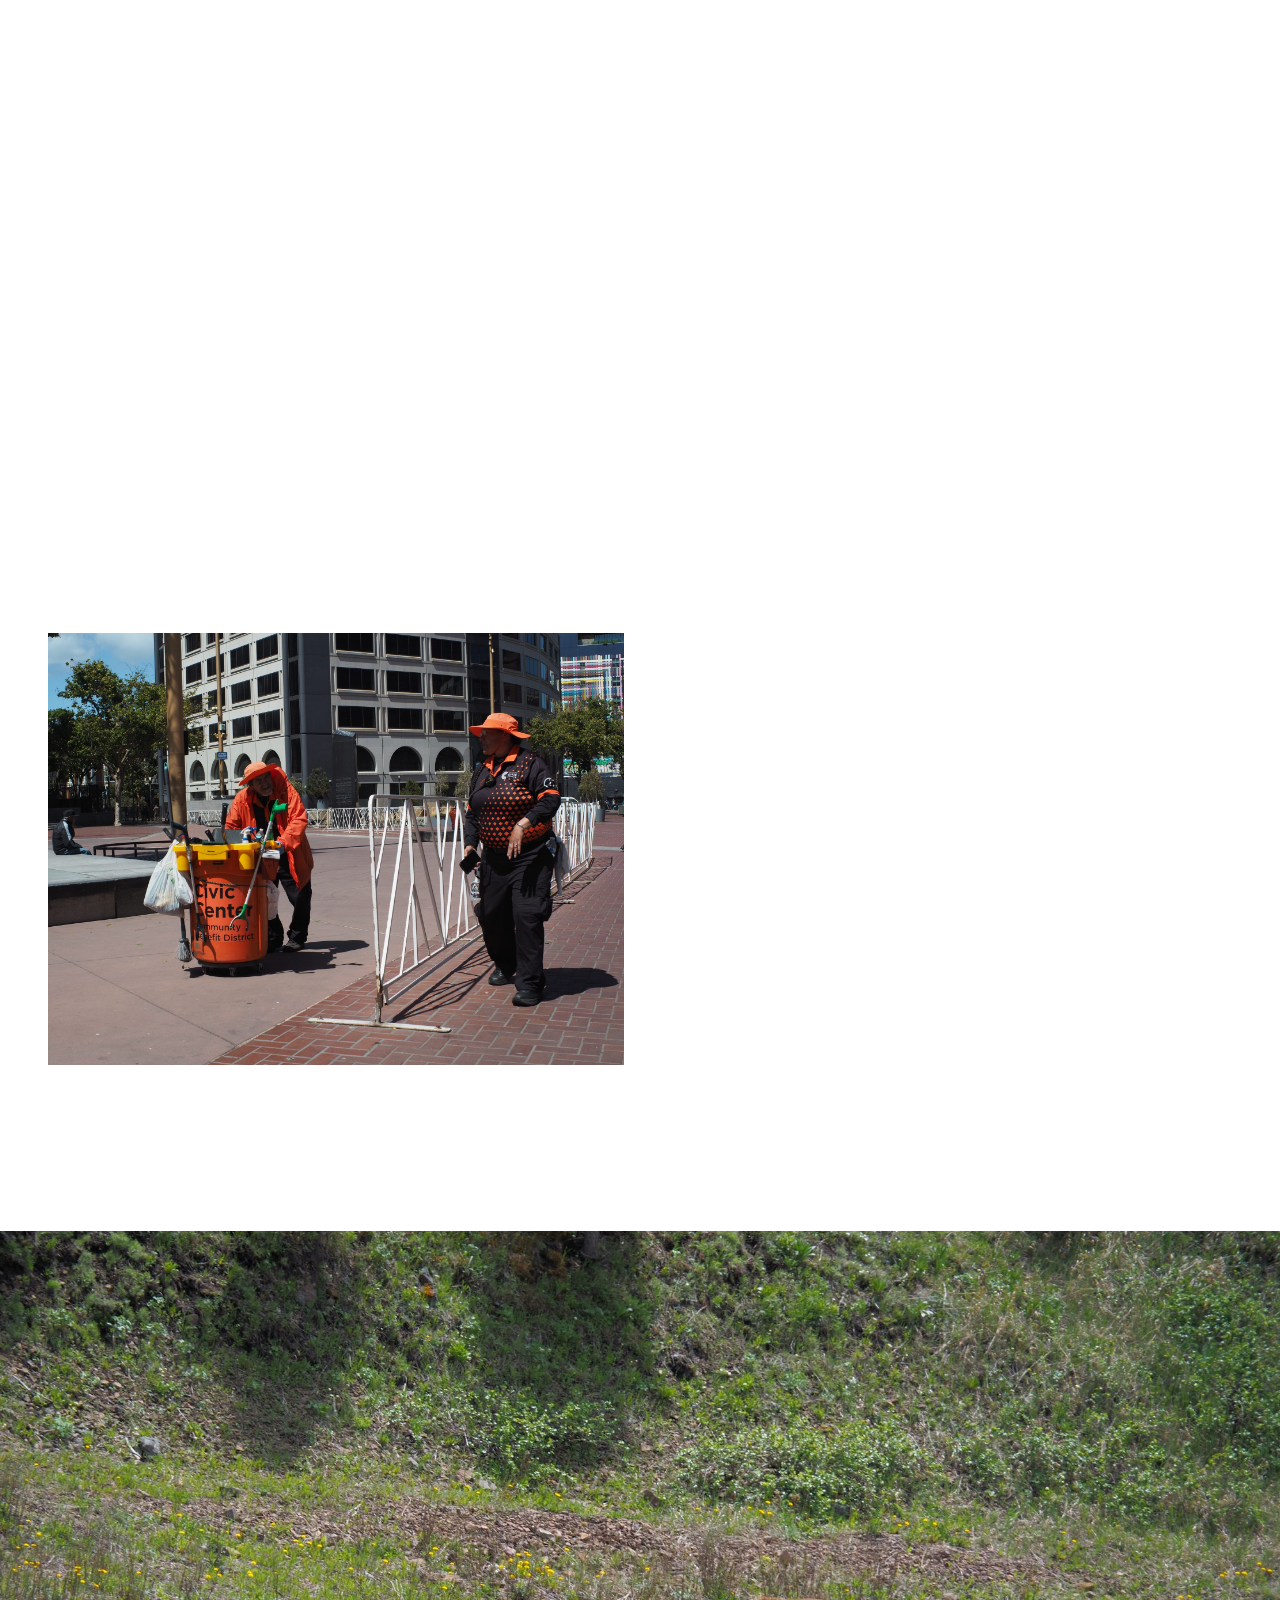
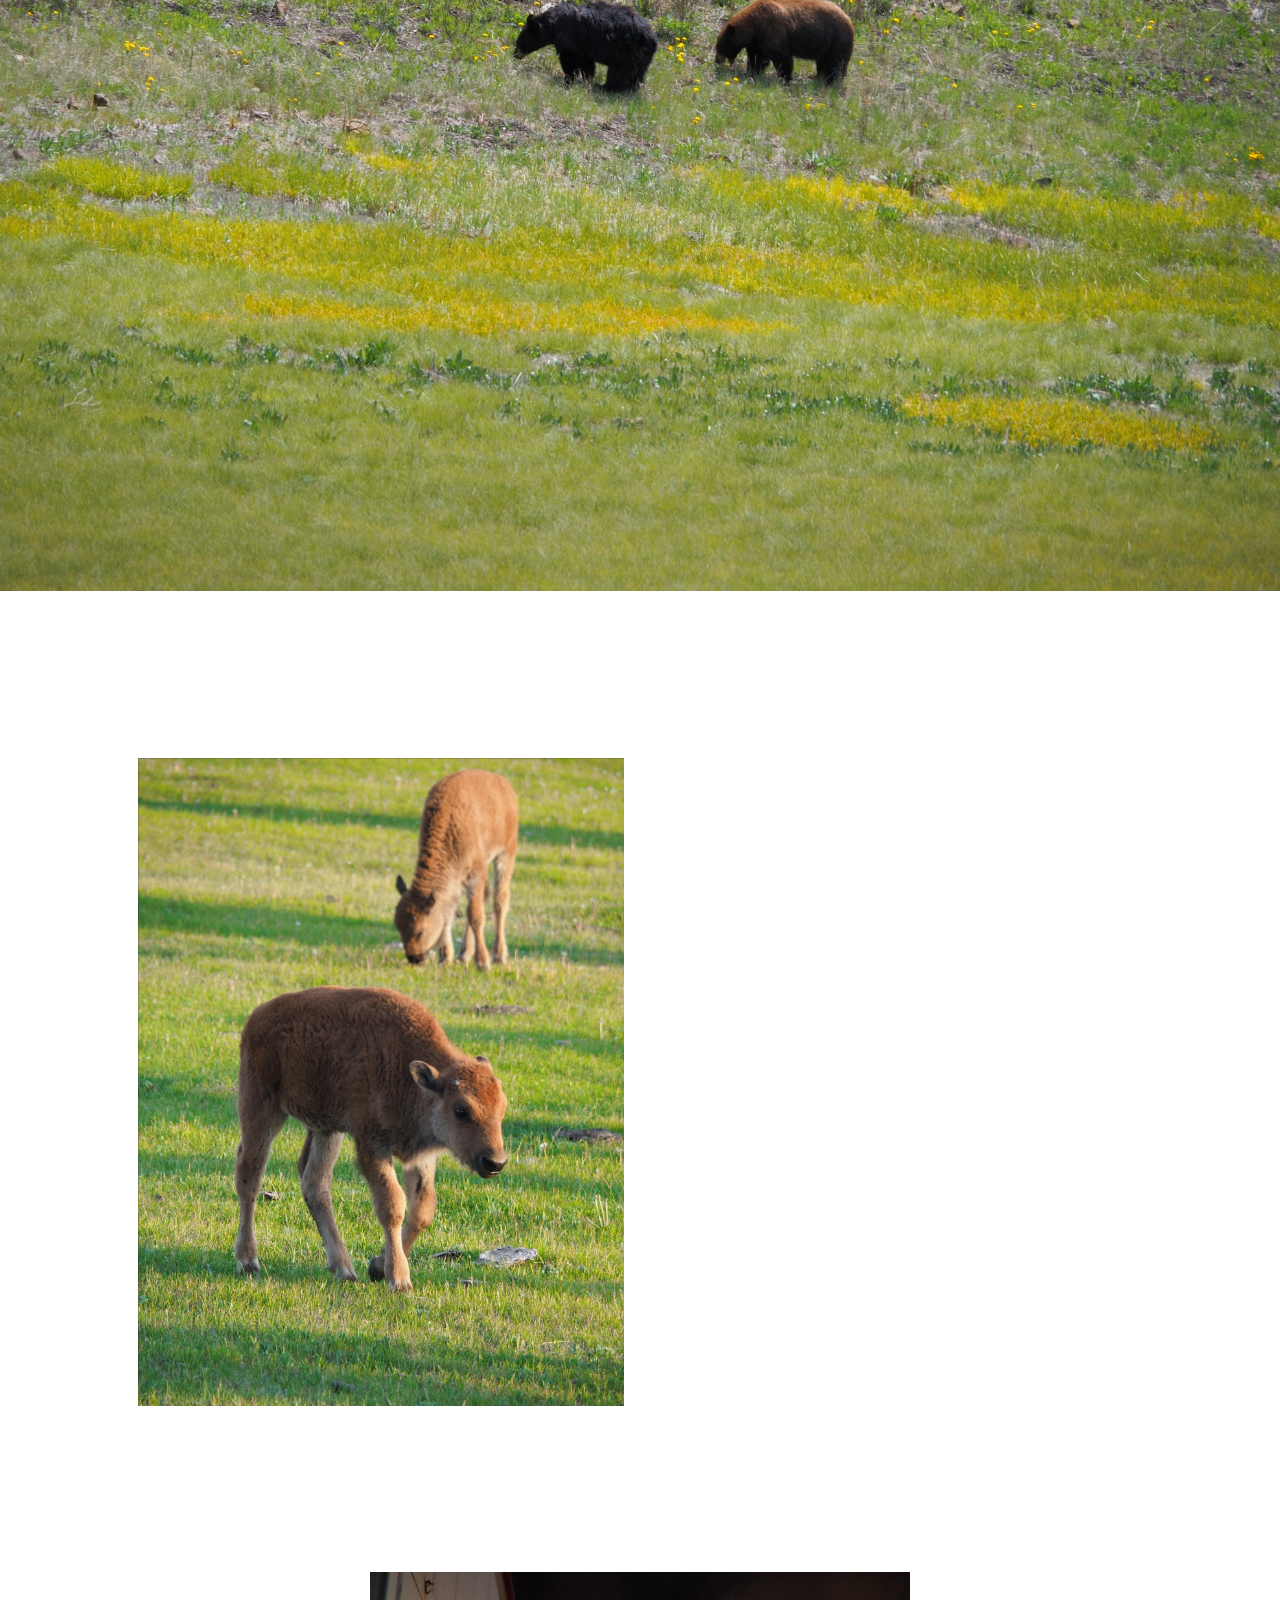
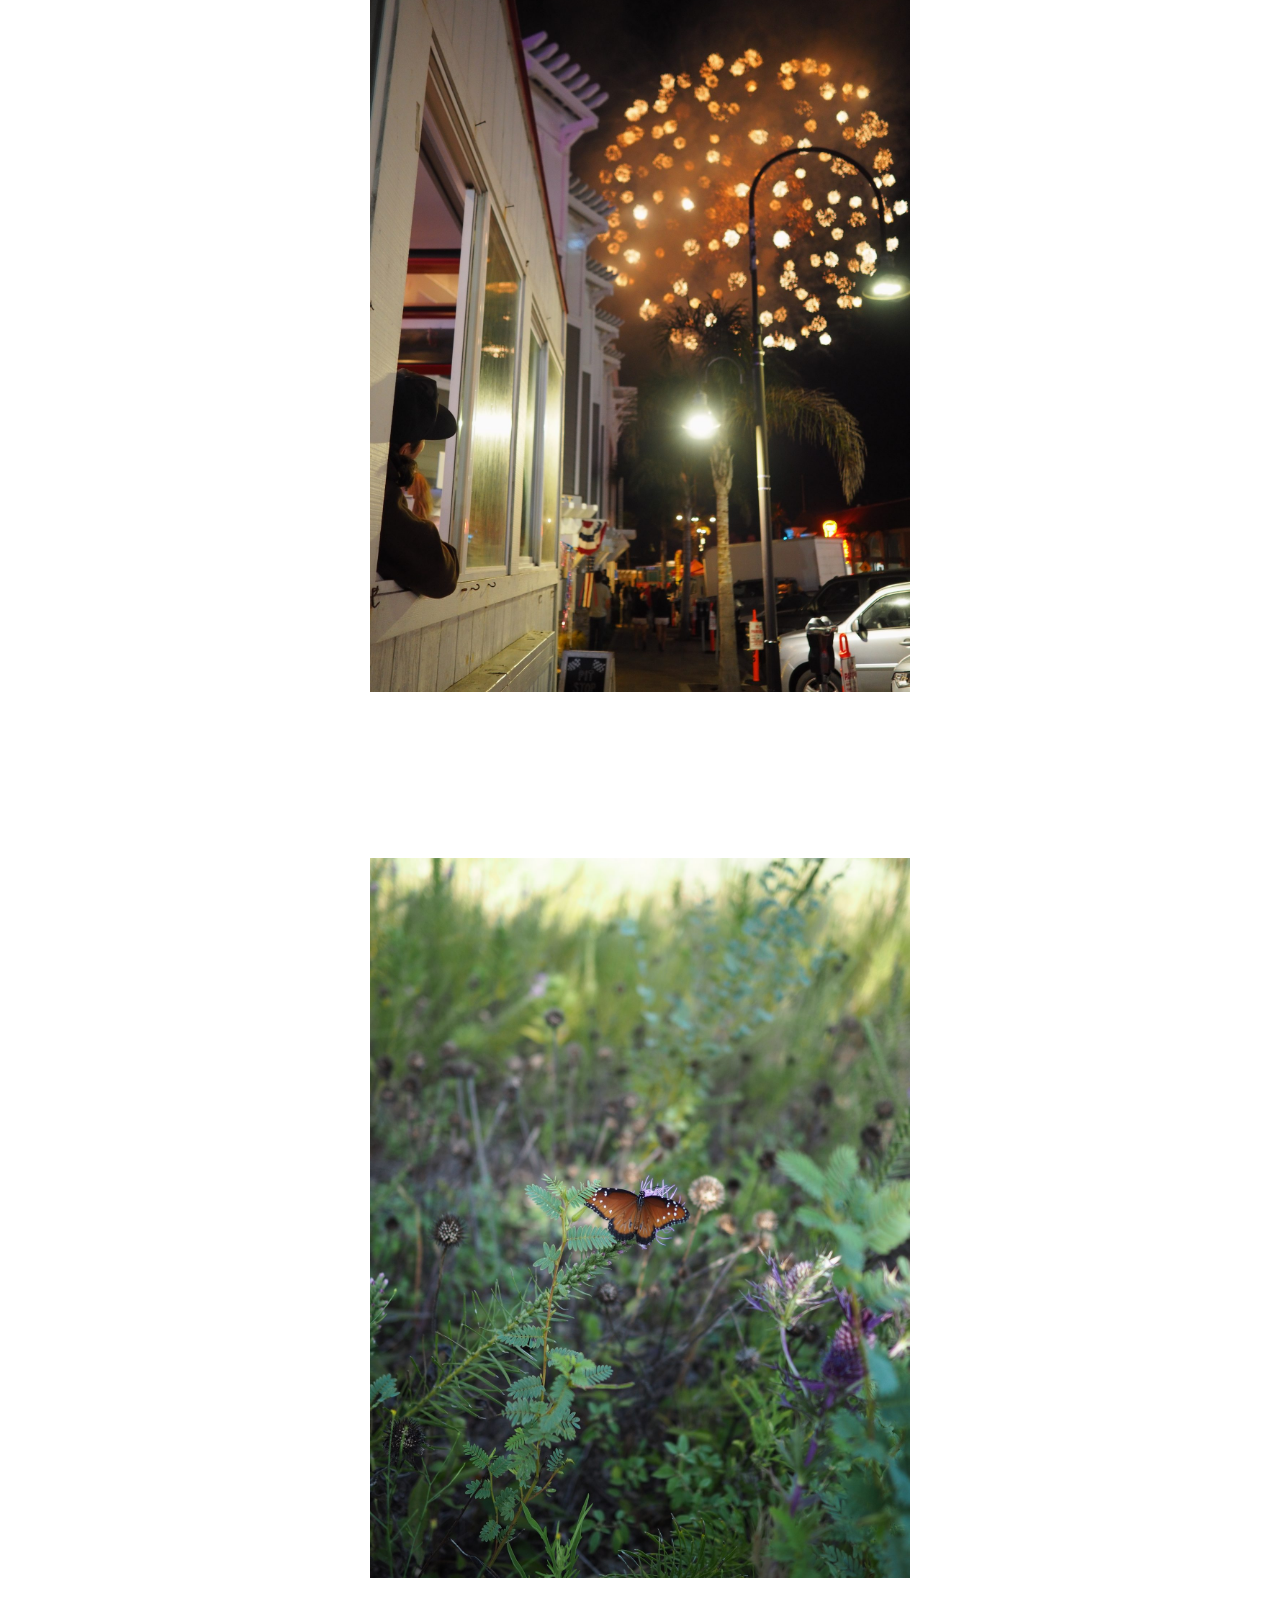
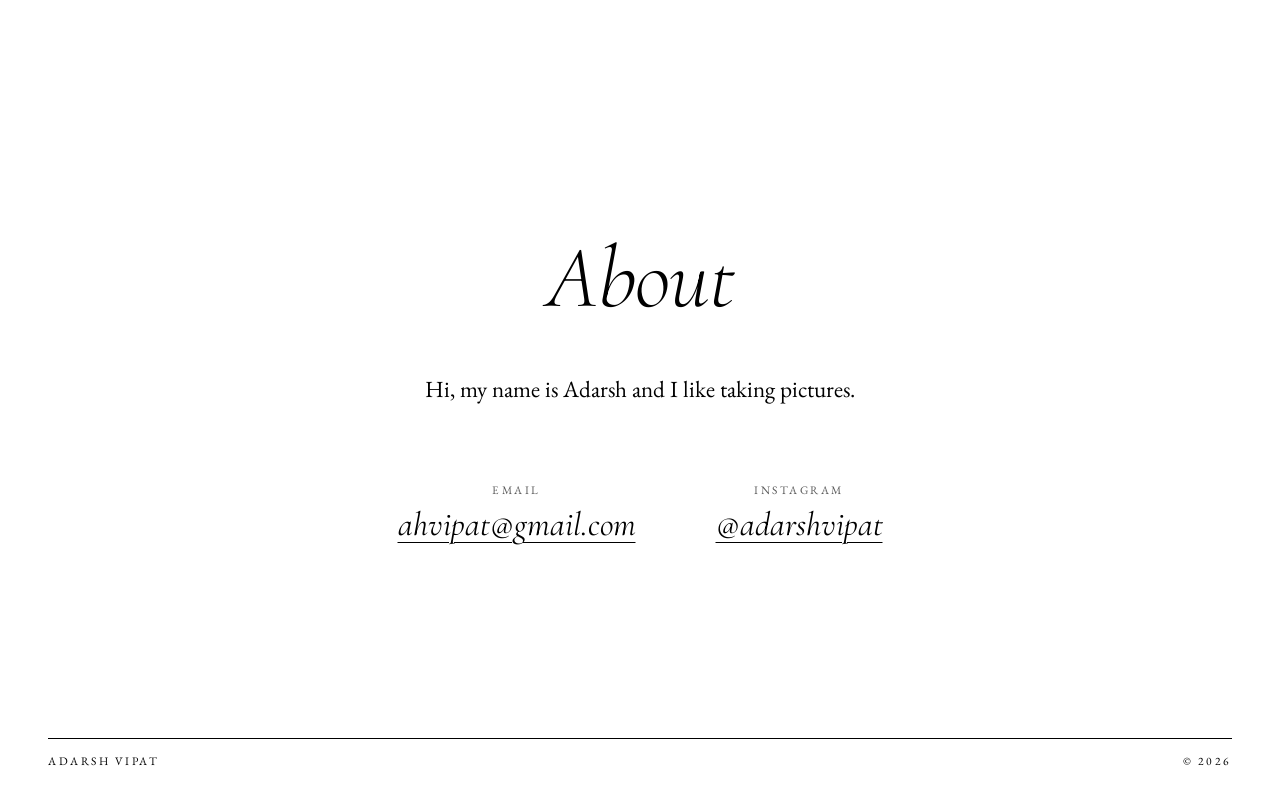
==== commit 6b7757d0: "Replace masthead subtitle with personal intro Co-Authored-By: Claude Opus 5.5 <noreply@anthropic.com" ====
--- a/index.html
+++ b/index.html
@@ -42,7 +42,7 @@
       <a href="#about">About &amp; Contact</a>
     </div>
     <h1 class="masthead__name">Adarsh Vipat</h1>
-    <p class="masthead__subtitle">Photography — Portraits, Travel, Street, Events</p>
+    <p class="masthead__subtitle">Hi, my name is Adarsh and I like taking pictures</p>
   </header>
 
   <main>
